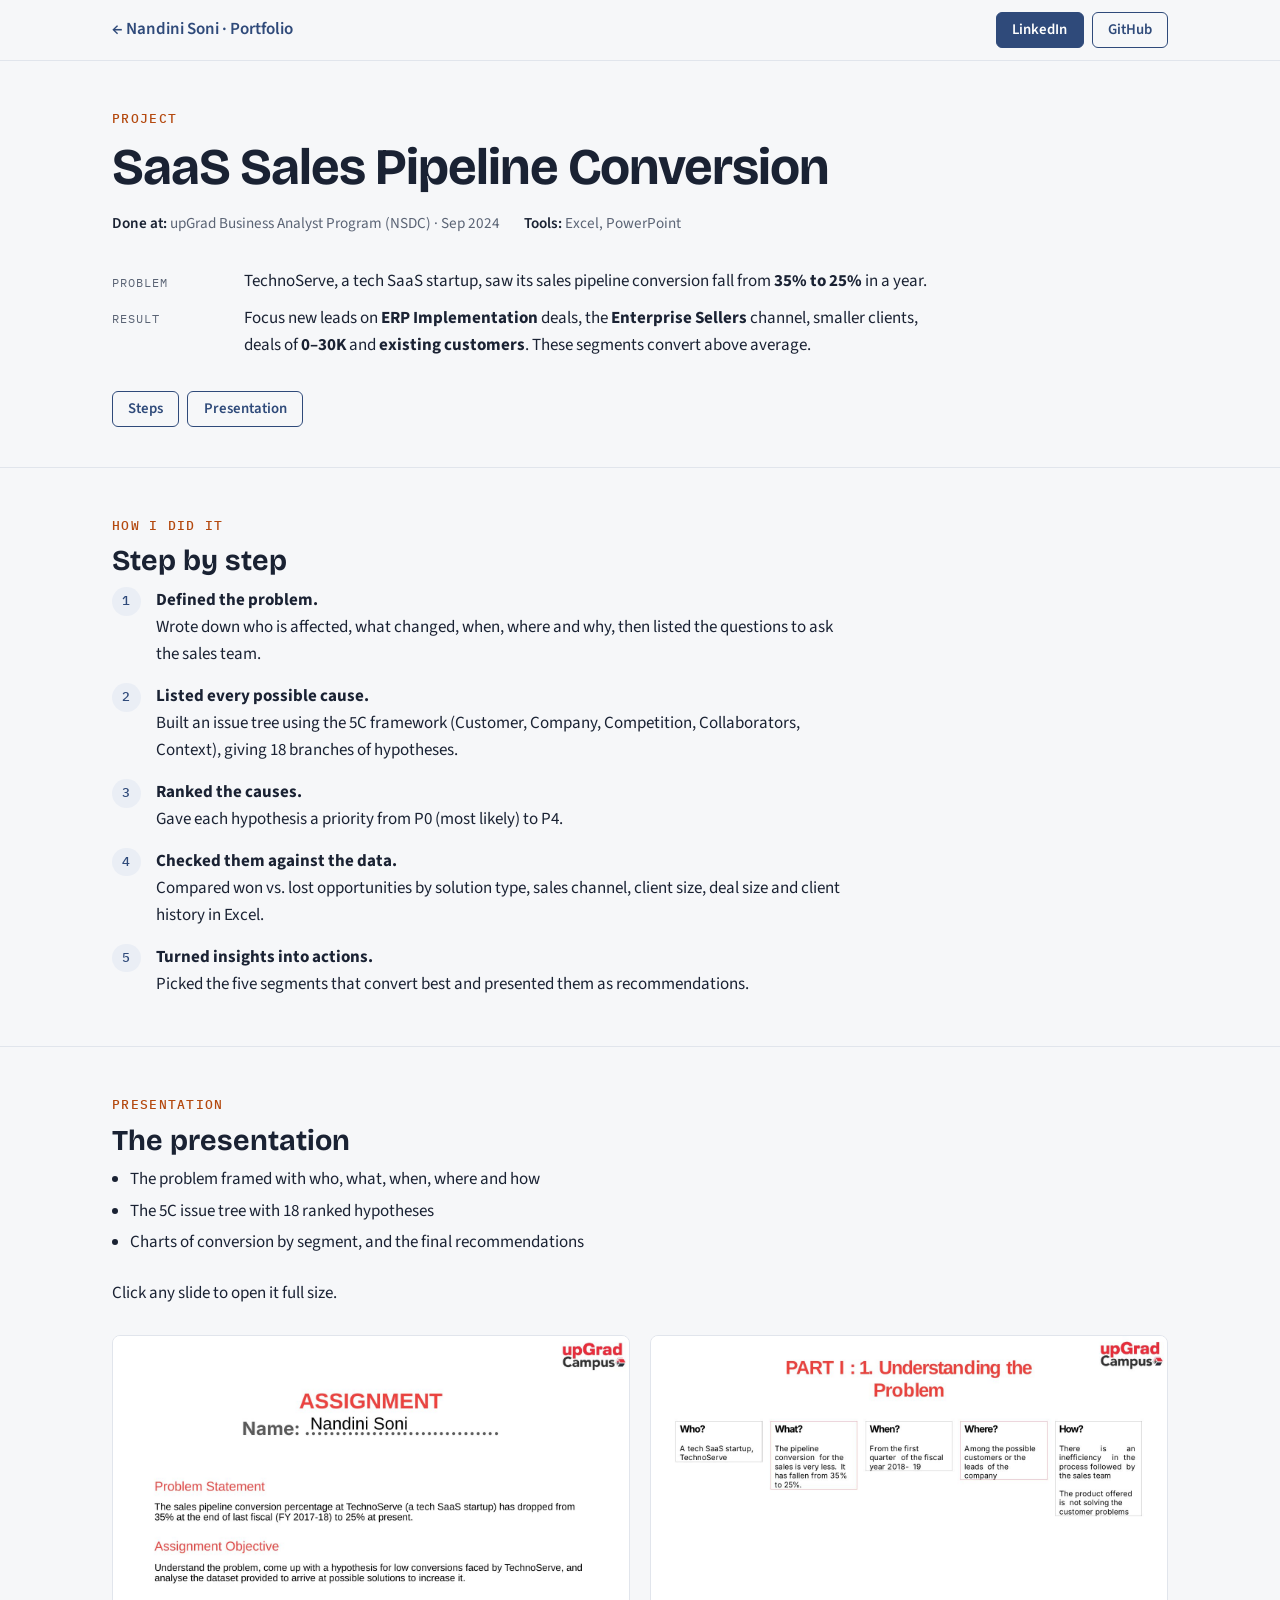
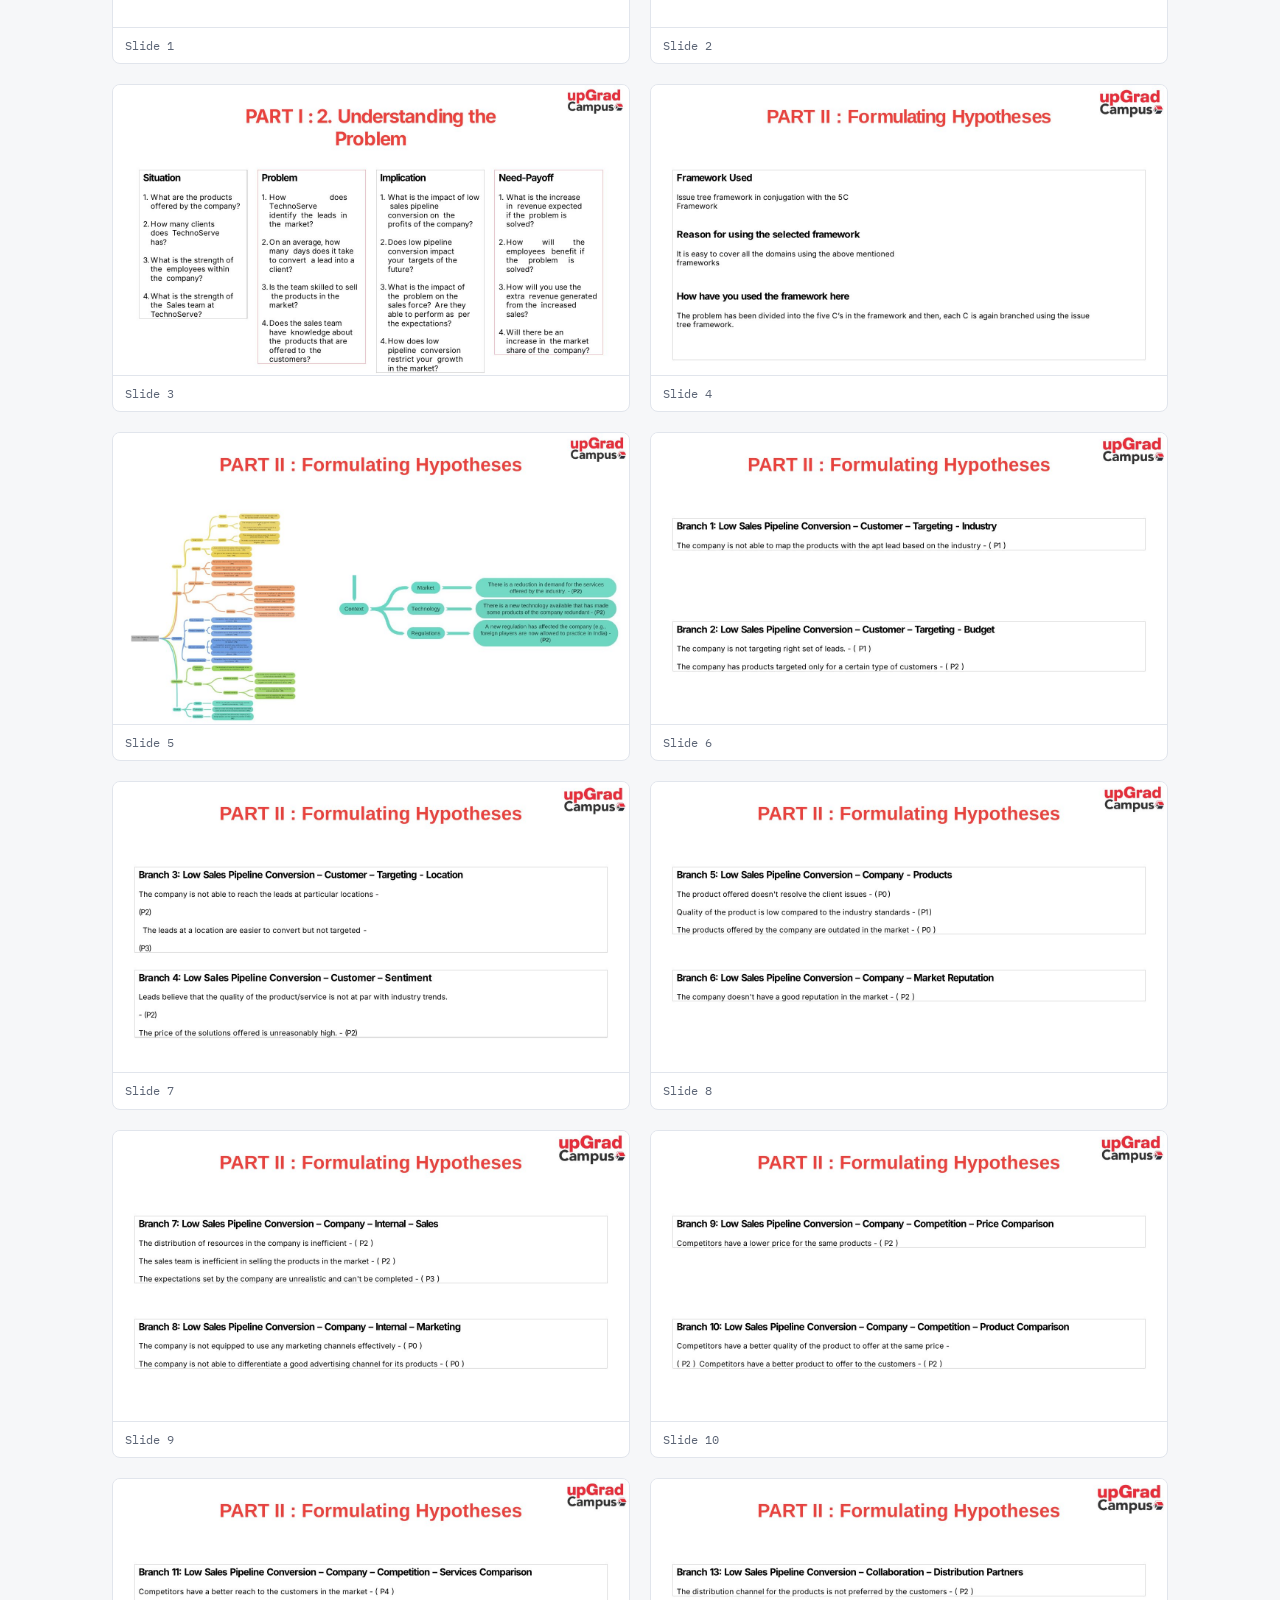
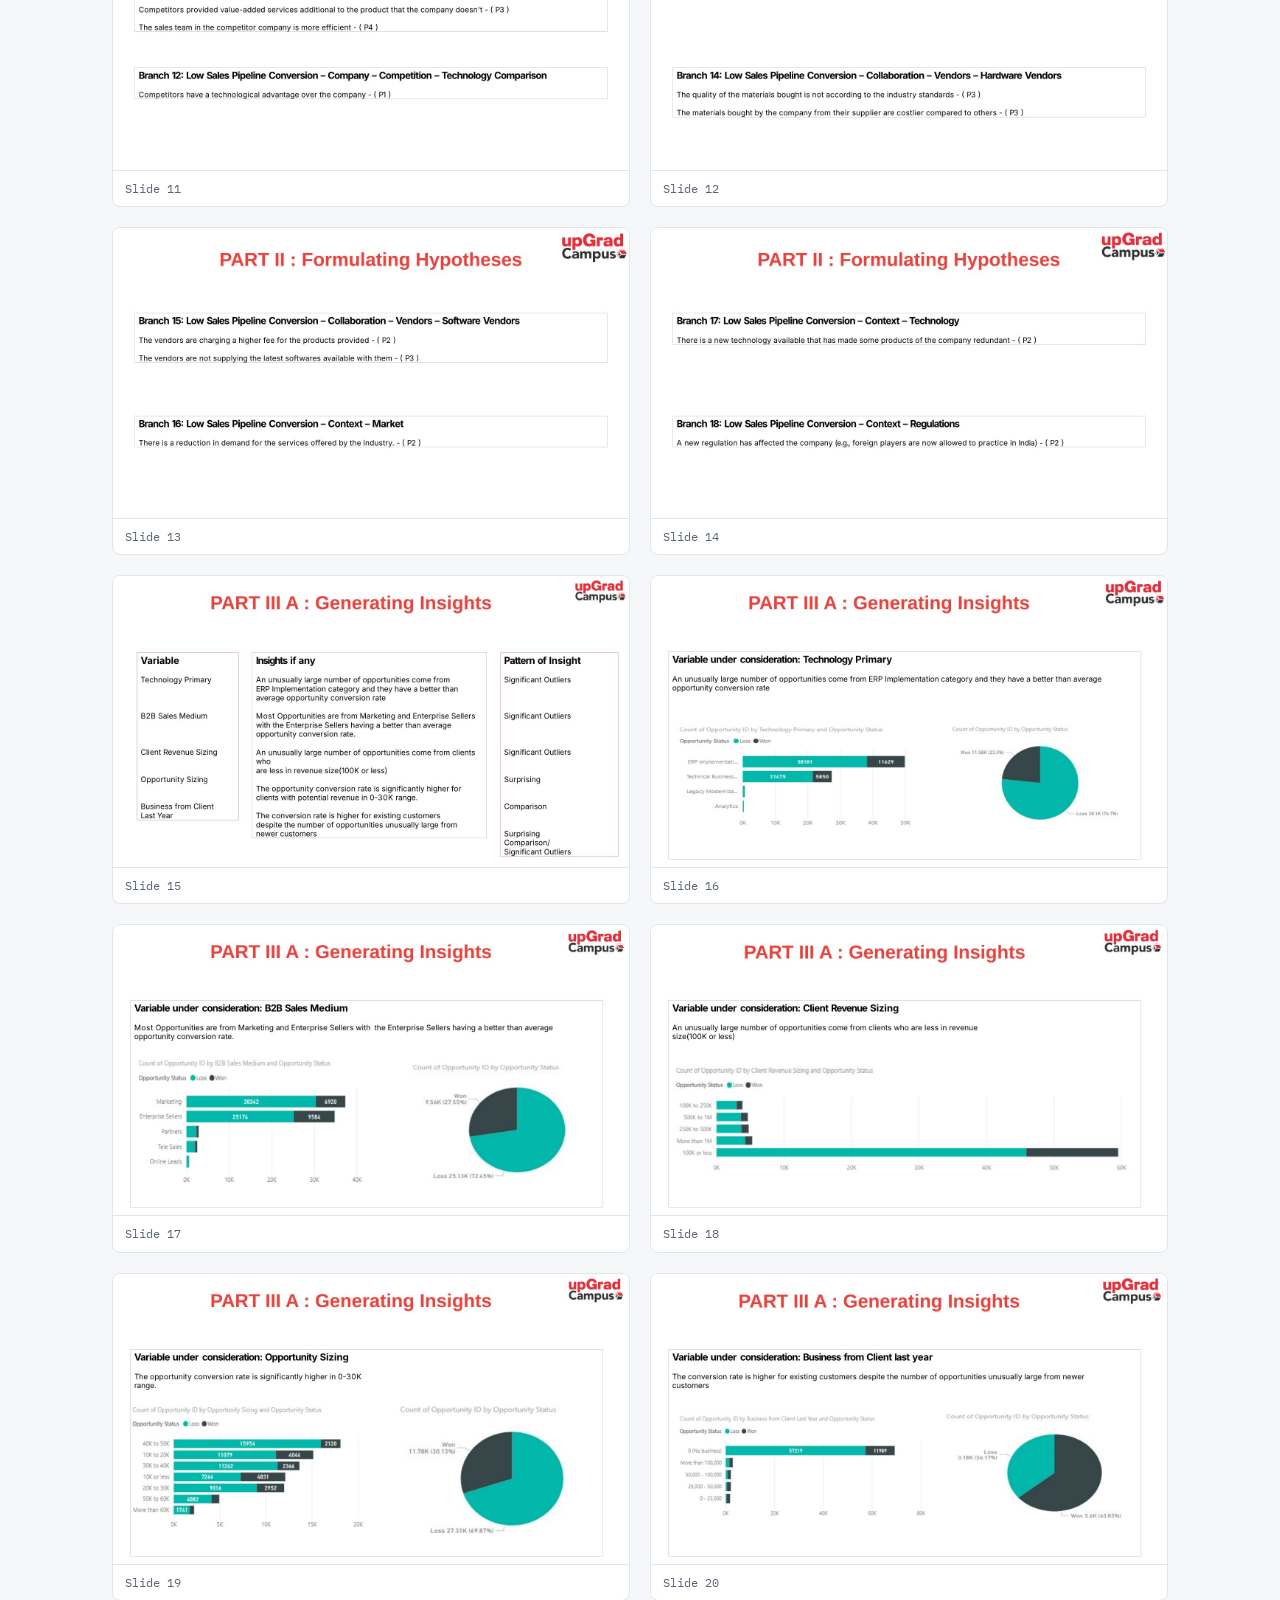
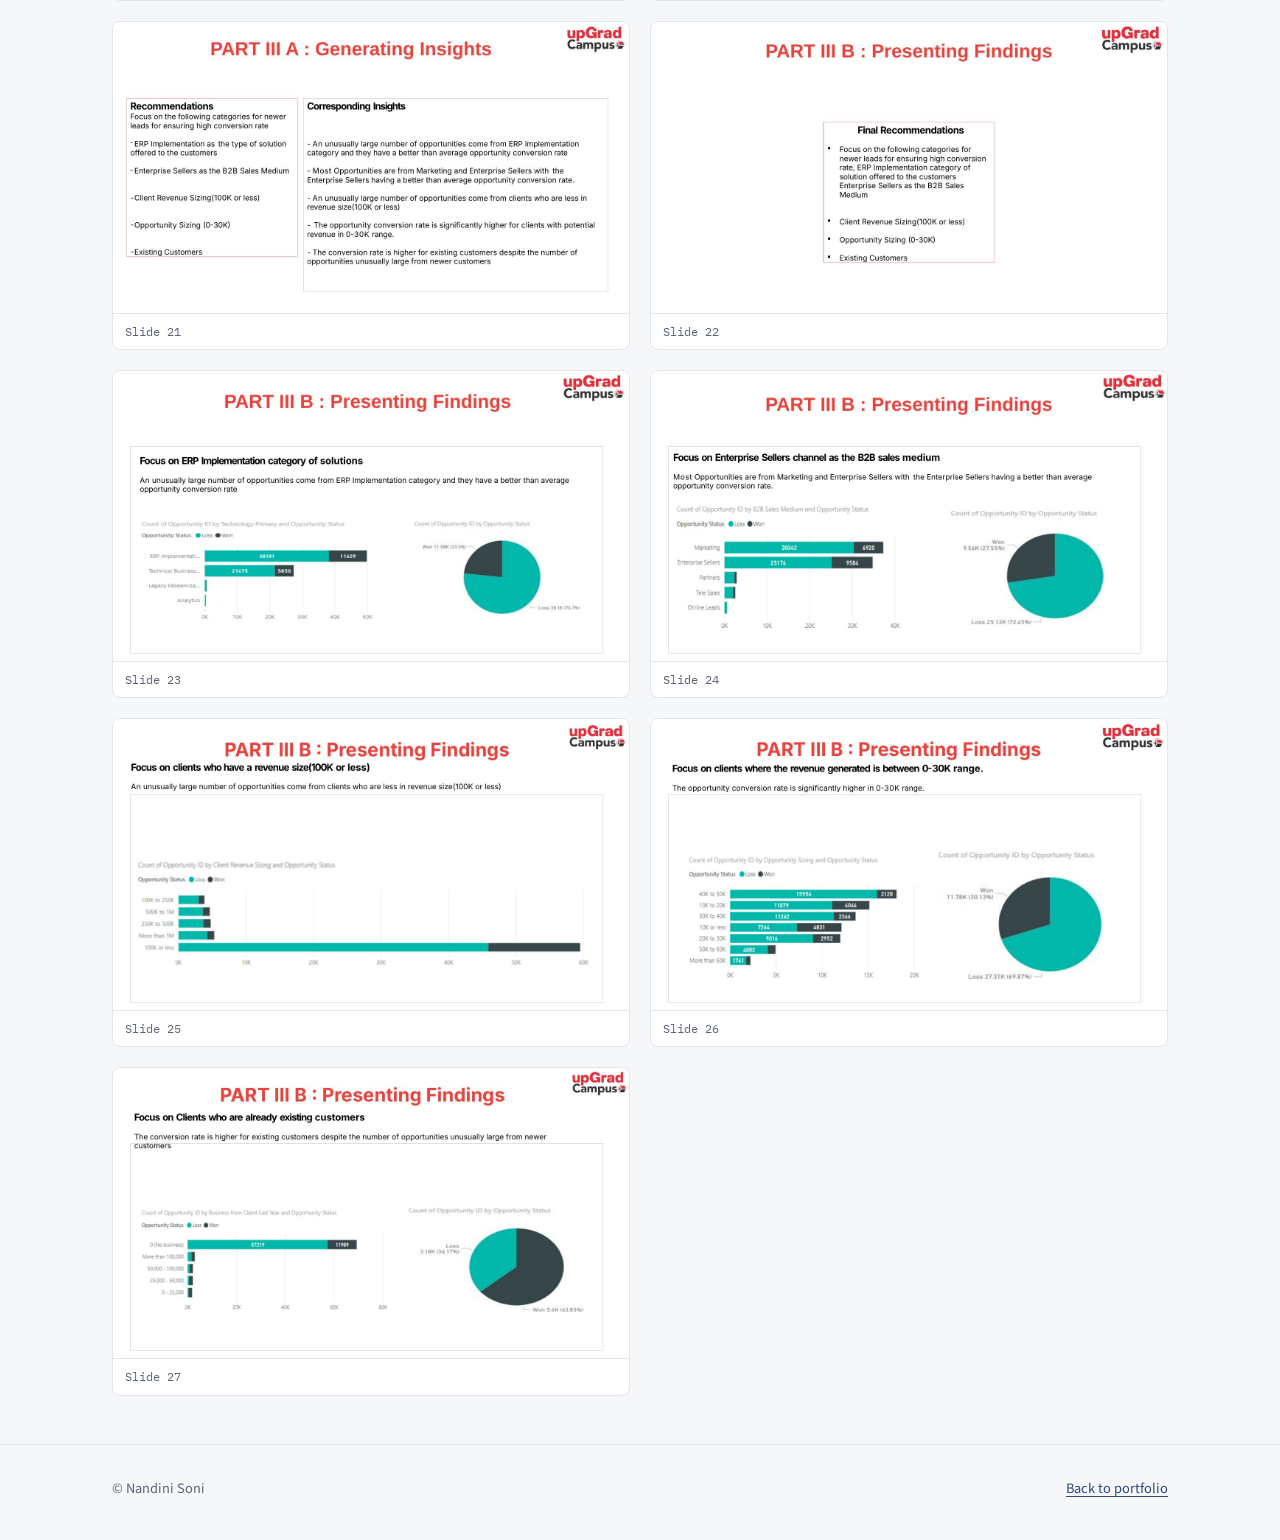
==== projects/01-saas-sales-pipeline-conversion/index.html @ 05d29800 "Add project showcase pages, files and certificates; refine site - One page per project with slides, " ====
<!doctype html>
<html lang="en">
<head>
<meta charset="utf-8">
<meta name="viewport" content="width=device-width, initial-scale=1">
<title>SaaS Sales Pipeline Conversion · Nandini Soni</title>
<meta name="description" content="TechnoServe, a tech SaaS startup, saw its sales pipeline conversion fall from 35% to 25% in a year.">
<link rel="preconnect" href="https://fonts.googleapis.com"><link rel="preconnect" href="https://fonts.gstatic.com" crossorigin><link rel="stylesheet" href="https://fonts.googleapis.com/css2?family=Bricolage+Grotesque:opsz,wght@12..96,500;12..96,700&family=Source+Sans+3:wght@400;600;700&family=IBM+Plex+Mono:wght@400;500&display=swap">
<link rel="stylesheet" href="../assets/project.css">
</head>
<body>
<div class="topbar"><div class="wrap">
  <a class="back" href="../../index.html">← Nandini Soni · Portfolio</a>
  <div class="profiles"><a class="btn primary" href="https://www.linkedin.com/in/soni-nandini" target="_blank" rel="noopener">LinkedIn</a><a class="btn" href="https://github.com/nandinisoni683" target="_blank" rel="noopener">GitHub</a></div>
</div></div>
<header><div class="wrap">
  <p class="eyebrow">Project</p>
  <h1>SaaS Sales Pipeline Conversion</h1>
  <p class="meta"><span><b>Done at:</b> upGrad Business Analyst Program (NSDC) · Sep 2024</span><span><b>Tools:</b> Excel, PowerPoint</span></p>
  <dl class="summary">
    <dt>Problem</dt><dd>TechnoServe, a tech SaaS startup, saw its sales pipeline conversion fall from <b>35% to 25%</b> in a year.</dd>
    <dt>Result</dt><dd>Focus new leads on <b>ERP Implementation</b> deals, the <b>Enterprise Sellers</b> channel, smaller clients, deals of <b>0–30K</b> and <b>existing customers</b>. These segments convert above average.</dd>
  </dl>
  <div class="jump"><a class="btn" href="#steps">Steps</a><a class="btn" href="#deck">Presentation</a></div>
</div></header>
<main>
<section id="steps"><div class="wrap"><p class="sec-id">How I did it</p><h2>Step by step</h2><ol class="steps"><li><span><b>Defined the problem.</b>Wrote down who is affected, what changed, when, where and why, then listed the questions to ask the sales team.</span></li><li><span><b>Listed every possible cause.</b>Built an issue tree using the 5C framework (Customer, Company, Competition, Collaborators, Context), giving 18 branches of hypotheses.</span></li><li><span><b>Ranked the causes.</b>Gave each hypothesis a priority from P0 (most likely) to P4.</span></li><li><span><b>Checked them against the data.</b>Compared won vs. lost opportunities by solution type, sales channel, client size, deal size and client history in Excel.</span></li><li><span><b>Turned insights into actions.</b>Picked the five segments that convert best and presented them as recommendations.</span></li></ol></div></section>
<section id="deck"><div class="wrap"><p class="sec-id">Presentation</p><h2>The presentation</h2><ul class="inside"><li>The problem framed with who, what, when, where and how</li><li>The 5C issue tree with 18 ranked hypotheses</li><li>Charts of conversion by segment, and the final recommendations</li></ul><p class="lead">Click any slide to open it full size.</p><div class="slides"><figure><a href="img/p-01.jpg" target="_blank" rel="noopener"><img src="img/p-01.jpg" alt="The presentation, slide 1" loading="lazy"></a><figcaption>Slide 1</figcaption></figure>
<figure><a href="img/p-03.jpg" target="_blank" rel="noopener"><img src="img/p-03.jpg" alt="The presentation, slide 2" loading="lazy"></a><figcaption>Slide 2</figcaption></figure>
<figure><a href="img/p-04.jpg" target="_blank" rel="noopener"><img src="img/p-04.jpg" alt="The presentation, slide 3" loading="lazy"></a><figcaption>Slide 3</figcaption></figure>
<figure><a href="img/p-05.jpg" target="_blank" rel="noopener"><img src="img/p-05.jpg" alt="The presentation, slide 4" loading="lazy"></a><figcaption>Slide 4</figcaption></figure>
<figure><a href="img/p-06.jpg" target="_blank" rel="noopener"><img src="img/p-06.jpg" alt="The presentation, slide 5" loading="lazy"></a><figcaption>Slide 5</figcaption></figure>
<figure><a href="img/p-07.jpg" target="_blank" rel="noopener"><img src="img/p-07.jpg" alt="The presentation, slide 6" loading="lazy"></a><figcaption>Slide 6</figcaption></figure>
<figure><a href="img/p-08.jpg" target="_blank" rel="noopener"><img src="img/p-08.jpg" alt="The presentation, slide 7" loading="lazy"></a><figcaption>Slide 7</figcaption></figure>
<figure><a href="img/p-09.jpg" target="_blank" rel="noopener"><img src="img/p-09.jpg" alt="The presentation, slide 8" loading="lazy"></a><figcaption>Slide 8</figcaption></figure>
<figure><a href="img/p-10.jpg" target="_blank" rel="noopener"><img src="img/p-10.jpg" alt="The presentation, slide 9" loading="lazy"></a><figcaption>Slide 9</figcaption></figure>
<figure><a href="img/p-11.jpg" target="_blank" rel="noopener"><img src="img/p-11.jpg" alt="The presentation, slide 10" loading="lazy"></a><figcaption>Slide 10</figcaption></figure>
<figure><a href="img/p-12.jpg" target="_blank" rel="noopener"><img src="img/p-12.jpg" alt="The presentation, slide 11" loading="lazy"></a><figcaption>Slide 11</figcaption></figure>
<figure><a href="img/p-13.jpg" target="_blank" rel="noopener"><img src="img/p-13.jpg" alt="The presentation, slide 12" loading="lazy"></a><figcaption>Slide 12</figcaption></figure>
<figure><a href="img/p-14.jpg" target="_blank" rel="noopener"><img src="img/p-14.jpg" alt="The presentation, slide 13" loading="lazy"></a><figcaption>Slide 13</figcaption></figure>
<figure><a href="img/p-15.jpg" target="_blank" rel="noopener"><img src="img/p-15.jpg" alt="The presentation, slide 14" loading="lazy"></a><figcaption>Slide 14</figcaption></figure>
<figure><a href="img/p-16.jpg" target="_blank" rel="noopener"><img src="img/p-16.jpg" alt="The presentation, slide 15" loading="lazy"></a><figcaption>Slide 15</figcaption></figure>
<figure><a href="img/p-17.jpg" target="_blank" rel="noopener"><img src="img/p-17.jpg" alt="The presentation, slide 16" loading="lazy"></a><figcaption>Slide 16</figcaption></figure>
<figure><a href="img/p-18.jpg" target="_blank" rel="noopener"><img src="img/p-18.jpg" alt="The presentation, slide 17" loading="lazy"></a><figcaption>Slide 17</figcaption></figure>
<figure><a href="img/p-19.jpg" target="_blank" rel="noopener"><img src="img/p-19.jpg" alt="The presentation, slide 18" loading="lazy"></a><figcaption>Slide 18</figcaption></figure>
<figure><a href="img/p-20.jpg" target="_blank" rel="noopener"><img src="img/p-20.jpg" alt="The presentation, slide 19" loading="lazy"></a><figcaption>Slide 19</figcaption></figure>
<figure><a href="img/p-21.jpg" target="_blank" rel="noopener"><img src="img/p-21.jpg" alt="The presentation, slide 20" loading="lazy"></a><figcaption>Slide 20</figcaption></figure>
<figure><a href="img/p-22.jpg" target="_blank" rel="noopener"><img src="img/p-22.jpg" alt="The presentation, slide 21" loading="lazy"></a><figcaption>Slide 21</figcaption></figure>
<figure><a href="img/p-23.jpg" target="_blank" rel="noopener"><img src="img/p-23.jpg" alt="The presentation, slide 22" loading="lazy"></a><figcaption>Slide 22</figcaption></figure>
<figure><a href="img/p-24.jpg" target="_blank" rel="noopener"><img src="img/p-24.jpg" alt="The presentation, slide 23" loading="lazy"></a><figcaption>Slide 23</figcaption></figure>
<figure><a href="img/p-25.jpg" target="_blank" rel="noopener"><img src="img/p-25.jpg" alt="The presentation, slide 24" loading="lazy"></a><figcaption>Slide 24</figcaption></figure>
<figure><a href="img/p-26.jpg" target="_blank" rel="noopener"><img src="img/p-26.jpg" alt="The presentation, slide 25" loading="lazy"></a><figcaption>Slide 25</figcaption></figure>
<figure><a href="img/p-27.jpg" target="_blank" rel="noopener"><img src="img/p-27.jpg" alt="The presentation, slide 26" loading="lazy"></a><figcaption>Slide 26</figcaption></figure>
<figure><a href="img/p-28.jpg" target="_blank" rel="noopener"><img src="img/p-28.jpg" alt="The presentation, slide 27" loading="lazy"></a><figcaption>Slide 27</figcaption></figure>
</div></div></section>

</main>
<footer><div class="wrap"><span>© Nandini Soni</span><a href="../../index.html">Back to portfolio</a></div></footer>
</body>
</html>
---- projects/assets/project.css ----
:root {
  --bg: #f6f7f9; --surface: #ffffff; --ink: #1a2233; --muted: #5b6475; --line: #e1e5ec;
  --accent: #2f4a7a; --accent-ink: #ffffff; --accent-soft: #eaeef5; --label: #b4490f;
  --display: "Bricolage Grotesque", "Segoe UI", system-ui, sans-serif;
  --body: "Source Sans 3", "Segoe UI", system-ui, sans-serif;
  --mono: "IBM Plex Mono", ui-monospace, "SFMono-Regular", Consolas, monospace;
  color-scheme: light;
}
* { box-sizing: border-box; }
html { scroll-padding-top: 5rem; }
body { margin: 0; background: var(--bg); color: var(--ink); font-family: var(--body); font-size: 1.0625rem; line-height: 1.6; }
img { max-width: 100%; }
a { color: var(--accent); text-underline-offset: 3px; }
a:focus-visible { outline: 2px solid var(--accent); outline-offset: 3px; border-radius: 6px; }
.wrap { max-width: 68rem; margin: 0 auto; padding-left: max(16px, env(safe-area-inset-left, 0px)); padding-right: max(16px, env(safe-area-inset-right, 0px)); }
.btn { display: inline-flex; align-items: center; gap: 0.45rem; padding: 0.5rem 0.95rem; border: 1px solid var(--accent); border-radius: 6px; background: transparent; color: var(--accent); text-decoration: none; font: 600 0.925rem/1.2 var(--body); white-space: nowrap; }
.btn:hover { background: var(--accent-soft); }
.btn.primary { background: var(--accent); color: var(--accent-ink); }
.btn.primary:hover { background: #253c65; }
.topbar { position: sticky; top: 0; z-index: 5; background: var(--bg); border-bottom: 1px solid var(--line); }
.topbar .wrap { display: flex; flex-wrap: wrap; align-items: center; justify-content: space-between; gap: 0.6rem 1.5rem; padding-block: 0.75rem; }
.back { font-weight: 600; text-decoration: none; }
.profiles { display: flex; gap: 0.5rem; }
header { padding-block: 3rem 2.5rem; border-bottom: 1px solid var(--line); }
.eyebrow { font-family: var(--mono); font-size: 0.8125rem; font-weight: 500; color: var(--label); text-transform: uppercase; letter-spacing: 0.1em; margin: 0 0 0.6rem; }
h1 { font-family: var(--display); font-weight: 700; font-size: clamp(2rem, 5.5vw, 3.2rem); line-height: 1.1; letter-spacing: -0.02em; margin: 0 0 1rem; text-wrap: balance; }
.meta { display: flex; flex-wrap: wrap; gap: 0.4rem 1.5rem; color: var(--muted); font-size: 0.95rem; margin: 0; }
.meta b { color: var(--ink); font-weight: 600; }
.summary { display: grid; grid-template-columns: 7rem minmax(0, 1fr); gap: 0.6rem 1.25rem; margin: 2rem 0 0; max-width: 52rem; }
.summary dt { font-family: var(--mono); font-size: 0.75rem; text-transform: uppercase; letter-spacing: 0.08em; color: var(--muted); padding-top: 0.3rem; }
.summary dd { margin: 0; }
.jump { display: flex; flex-wrap: wrap; gap: 0.5rem; margin-top: 2rem; }
section { padding-block: 3rem; border-bottom: 1px solid var(--line); }
.sec-id { font-family: var(--mono); font-size: 0.8125rem; font-weight: 500; color: var(--label); text-transform: uppercase; letter-spacing: 0.1em; margin: 0 0 0.5rem; }
h2 { font-family: var(--display); font-weight: 700; font-size: clamp(1.4rem, 3vw, 1.8rem); line-height: 1.2; margin: 0 0 0.5rem; text-wrap: balance; }
.lead { color: var(--ink); max-width: 46rem; margin: 0 0 1.75rem; }
.slides { display: grid; grid-template-columns: repeat(2, minmax(0, 1fr)); gap: 1.25rem; }
.slides.pages { grid-template-columns: repeat(3, minmax(0, 1fr)); }
.slides figure { margin: 0; background: var(--surface); border: 1px solid var(--line); border-radius: 8px; overflow: hidden; }
.slides img { display: block; width: 100%; height: auto; }
.slides figcaption { font-family: var(--mono); font-size: 0.75rem; color: var(--muted); padding: 0.5rem 0.75rem; border-top: 1px solid var(--line); }
.charts { display: grid; grid-template-columns: repeat(2, minmax(0, 1fr)); gap: 1.25rem; }
.chart { background: var(--surface); border: 1px solid var(--line); border-radius: 8px; padding: 1.25rem; min-width: 0; }
.chart h3 { font-family: var(--display); font-size: 1.05rem; margin: 0 0 0.9rem; }
.bar { display: grid; grid-template-columns: 7.5rem minmax(0, 1fr) 4.5rem; align-items: center; gap: 0.6rem; font-size: 0.875rem; margin-bottom: 0.35rem; }
.bar .k { overflow: hidden; text-overflow: ellipsis; white-space: nowrap; }
.bar .track { background: var(--accent-soft); border-radius: 3px; height: 0.8rem; }
.bar .fill { background: var(--accent); border-radius: 3px; height: 100%; }
.bar .v { font-family: var(--mono); font-size: 0.75rem; text-align: right; font-variant-numeric: tabular-nums; }
.chart .note { color: var(--muted); font-size: 0.875rem; margin: 0.75rem 0 0; }
.table-wrap { overflow-x: auto; background: var(--surface); border: 1px solid var(--line); border-radius: 8px; }
table.data { border-collapse: collapse; font-size: 0.85rem; width: 100%; }
table.data th, table.data td { padding: 0.45rem 0.75rem; border-bottom: 1px solid var(--line); text-align: left; white-space: nowrap; font-variant-numeric: tabular-nums; }
table.data th { font-family: var(--mono); font-size: 0.72rem; text-transform: uppercase; letter-spacing: 0.05em; color: var(--muted); background: var(--bg); }
table.data tr:last-child td { border-bottom: 0; }
.caption { color: var(--muted); font-size: 0.875rem; margin: 0.6rem 0 0; }
.schema { display: grid; grid-template-columns: repeat(3, minmax(0, 1fr)); gap: 1rem; }
.schema div { background: var(--surface); border: 1px solid var(--line); border-radius: 8px; padding: 0.9rem 1rem; }
.schema h3 { font-family: var(--mono); font-size: 0.9rem; margin: 0 0 0.4rem; color: var(--accent); }
.schema ul { margin: 0; padding-left: 1rem; font-family: var(--mono); font-size: 0.8rem; color: var(--ink); }
.code { background: var(--surface); border: 1px solid var(--line); border-radius: 8px; max-height: 42rem; overflow: auto; }
.code pre { margin: 0; padding: 1rem 1.25rem; font-family: var(--mono); font-size: 0.8rem; line-height: 1.55; }
.files { list-style: none; margin: 0; padding: 0; display: grid; gap: 0; background: var(--surface); border: 1px solid var(--line); border-radius: 8px; }
.files li { display: flex; flex-wrap: wrap; align-items: center; justify-content: space-between; gap: 0.5rem 1rem; padding: 0.85rem 1rem; border-top: 1px solid var(--line); }
.files li:first-child { border-top: 0; }
.files .name { font-weight: 600; }
.files .desc { display: block; color: var(--muted); font-size: 0.9rem; }
.files .kind { font-family: var(--mono); font-size: 0.72rem; color: var(--muted); }
.callout { background: var(--accent-soft); border-radius: 8px; padding: 1rem 1.25rem; max-width: 46rem; }
footer { padding-block: 2rem 2.5rem; color: var(--muted); font-size: 0.9rem; }
footer .wrap { display: flex; flex-wrap: wrap; justify-content: space-between; gap: 1rem; }
@media (max-width: 860px) { .slides, .charts, .schema { grid-template-columns: minmax(0, 1fr); } .slides.pages { grid-template-columns: repeat(2, minmax(0, 1fr)); } }
@media (max-width: 560px) { .summary { grid-template-columns: minmax(0, 1fr); gap: 0.2rem; } .summary dd { margin-bottom: 0.6rem; } .slides.pages { grid-template-columns: minmax(0, 1fr); } .bar { grid-template-columns: 6rem minmax(0, 1fr) 3.8rem; } }
/* Notebook */
.nb { background: var(--surface); border: 1px solid var(--line); border-radius: 8px; padding: 1.25rem; }
.nb .cell { margin-bottom: 1.1rem; }
.nb .prompt { display: none; }
.nb .input_area { background: var(--bg); border: 1px solid var(--line); border-radius: 6px; overflow-x: auto; }
.nb .input_area pre { margin: 0; padding: 0.75rem 1rem; font-family: var(--mono); font-size: 0.8rem; line-height: 1.5; }
.nb .output_area { overflow-x: auto; margin-top: 0.5rem; }
.nb .output_area pre { margin: 0; font-family: var(--mono); font-size: 0.78rem; white-space: pre; }
.nb .text_cell_render h2, .nb .text_cell_render h3 { font-family: var(--display); margin: 1.25rem 0 0.4rem; }
.nb .text_cell_render h2 { font-size: 1.35rem; } .nb .text_cell_render h3 { font-size: 1.1rem; }
.nb .anchor-link { display: none; }
.nb table.dataframe { border-collapse: collapse; font-size: 0.78rem; }
.nb table.dataframe th, .nb table.dataframe td { padding: 0.3rem 0.6rem; border-bottom: 1px solid var(--line); text-align: right; white-space: nowrap; }
.nb table.dataframe thead th { background: var(--bg); }
pre { line-height: 125%; }
td.linenos .normal { color: #666666; background-color: transparent; padding-left: 5px; padding-right: 5px; }
span.linenos { color: #666666; background-color: transparent; padding-left: 5px; padding-right: 5px; }
td.linenos .special { color: #000000; background-color: #ffffc0; padding-left: 5px; padding-right: 5px; }
span.linenos.special { color: #000000; background-color: #ffffc0; padding-left: 5px; padding-right: 5px; }
.highlight .hll { background-color: #ffffcc }
.highlight { background: #f0f0f0; }
.highlight .c { color: #60A0B0; font-style: italic } /* Comment */
.highlight .err { border: 1px solid #F00 } /* Error */
.highlight .k { color: #007020; font-weight: bold } /* Keyword */
.highlight .o { color: #666 } /* Operator */
.highlight .ch { color: #60A0B0; font-style: italic } /* Comment.Hashbang */
.highlight .cm { color: #60A0B0; font-style: italic } /* Comment.Multiline */
.highlight .cp { color: #007020 } /* Comment.Preproc */
.highlight .cpf { color: #60A0B0; font-style: italic } /* Comment.PreprocFile */
.highlight .c1 { color: #60A0B0; font-style: italic } /* Comment.Single */
.highlight .cs { color: #60A0B0; background-color: #FFF0F0 } /* Comment.Special */
.highlight .gd { color: #A00000 } /* Generic.Deleted */
.highlight .ge { font-style: italic } /* Generic.Emph */
.highlight .ges { font-weight: bold; font-style: italic } /* Generic.EmphStrong */
.highlight .gr { color: #F00 } /* Generic.Error */
.highlight .gh { color: #000080; font-weight: bold } /* Generic.Heading */
.highlight .gi { color: #00A000 } /* Generic.Inserted */
.highlight .go { color: #888 } /* Generic.Output */
.highlight .gp { color: #C65D09; font-weight: bold } /* Generic.Prompt */
.highlight .gs { font-weight: bold } /* Generic.Strong */
.highlight .gu { color: #800080; font-weight: bold } /* Generic.Subheading */
.highlight .gt { color: #04D } /* Generic.Traceback */
.highlight .kc { color: #007020; font-weight: bold } /* Keyword.Constant */
.highlight .kd { color: #007020; font-weight: bold } /* Keyword.Declaration */
.highlight .kn { color: #007020; font-weight: bold } /* Keyword.Namespace */
.highlight .kp { color: #007020 } /* Keyword.Pseudo */
.highlight .kr { color: #007020; font-weight: bold } /* Keyword.Reserved */
.highlight .kt { color: #902000 } /* Keyword.Type */
.highlight .m { color: #40A070 } /* Literal.Number */
.highlight .s { color: #4070A0 } /* Literal.String */
.highlight .na { color: #4070A0 } /* Name.Attribute */
.highlight .nb { color: #007020 } /* Name.Builtin */
.highlight .nc { color: #0E84B5; font-weight: bold } /* Name.Class */
.highlight .no { color: #60ADD5 } /* Name.Constant */
.highlight .nd { color: #555; font-weight: bold } /* Name.Decorator */
.highlight .ni { color: #D55537; font-weight: bold } /* Name.Entity */
.highlight .ne { color: #007020 } /* Name.Exception */
.highlight .nf { color: #06287E } /* Name.Function */
.highlight .nl { color: #002070; font-weight: bold } /* Name.Label */
.highlight .nn { color: #0E84B5; font-weight: bold } /* Name.Namespace */
.highlight .nt { color: #062873; font-weight: bold } /* Name.Tag */
.highlight .nv { color: #BB60D5 } /* Name.Variable */
.highlight .ow { color: #007020; font-weight: bold } /* Operator.Word */
.highlight .w { color: #BBB } /* Text.Whitespace */
.highlight .mb { color: #40A070 } /* Literal.Number.Bin */
.highlight .mf { color: #40A070 } /* Literal.Number.Float */
.highlight .mh { color: #40A070 } /* Literal.Number.Hex */
.highlight .mi { color: #40A070 } /* Literal.Number.Integer */
.highlight .mo { color: #40A070 } /* Literal.Number.Oct */
.highlight .sa { color: #4070A0 } /* Literal.String.Affix */
.highlight .sb { color: #4070A0 } /* Literal.String.Backtick */
.highlight .sc { color: #4070A0 } /* Literal.String.Char */
.highlight .dl { color: #4070A0 } /* Literal.String.Delimiter */
.highlight .sd { color: #4070A0; font-style: italic } /* Literal.String.Doc */
.highlight .s2 { color: #4070A0 } /* Literal.String.Double */
.highlight .se { color: #4070A0; font-weight: bold } /* Literal.String.Escape */
.highlight .sh { color: #4070A0 } /* Literal.String.Heredoc */
.highlight .si { color: #70A0D0; font-style: italic } /* Literal.String.Interpol */
.highlight .sx { color: #C65D09 } /* Literal.String.Other */
.highlight .sr { color: #235388 } /* Literal.String.Regex */
.highlight .s1 { color: #4070A0 } /* Literal.String.Single */
.highlight .ss { color: #517918 } /* Literal.String.Symbol */
.highlight .bp { color: #007020 } /* Name.Builtin.Pseudo */
.highlight .fm { color: #06287E } /* Name.Function.Magic */
.highlight .vc { color: #BB60D5 } /* Name.Variable.Class */
.highlight .vg { color: #BB60D5 } /* Name.Variable.Global */
.highlight .vi { color: #BB60D5 } /* Name.Variable.Instance */
.highlight .vm { color: #BB60D5 } /* Name.Variable.Magic */
.highlight .il { color: #40A070 } /* Literal.Number.Integer.Long */
.steps { list-style: none; counter-reset: step; margin: 0; padding: 0; display: grid; gap: 0.9rem; max-width: 46rem; }
.steps li { counter-increment: step; display: grid; grid-template-columns: 2rem minmax(0, 1fr); gap: 0.75rem; align-items: start; }
.steps li::before { content: counter(step); display: inline-flex; align-items: center; justify-content: center; width: 1.8rem; height: 1.8rem; border-radius: 50%; background: var(--accent-soft); color: var(--accent); font-family: var(--mono); font-size: 0.8rem; font-weight: 500; }
.steps b { display: block; }
.inside { margin: 0 0 1.5rem; padding-left: 1.1rem; max-width: 46rem; display: grid; gap: 0.25rem; }
.snips { display: grid; gap: 1.25rem; }
.snip h3 { font-family: var(--display); font-size: 1.05rem; margin: 0 0 0.25rem; }
.snip p { margin: 0 0 0.6rem; max-width: 46rem; }
.tables { display: grid; grid-template-columns: repeat(3, minmax(0, 1fr)); gap: 1rem; }
.tables div { background: var(--surface); border: 1px solid var(--line); border-radius: 8px; padding: 0.9rem 1rem; }
.tables h3 { font-family: var(--mono); font-size: 0.9rem; margin: 0 0 0.3rem; color: var(--accent); }
.tables p { margin: 0 0 0.4rem; font-size: 0.925rem; }
.tables .cols { font-family: var(--mono); font-size: 0.75rem; color: var(--muted); }
@media (max-width: 860px) { .tables { grid-template-columns: minmax(0, 1fr); } }
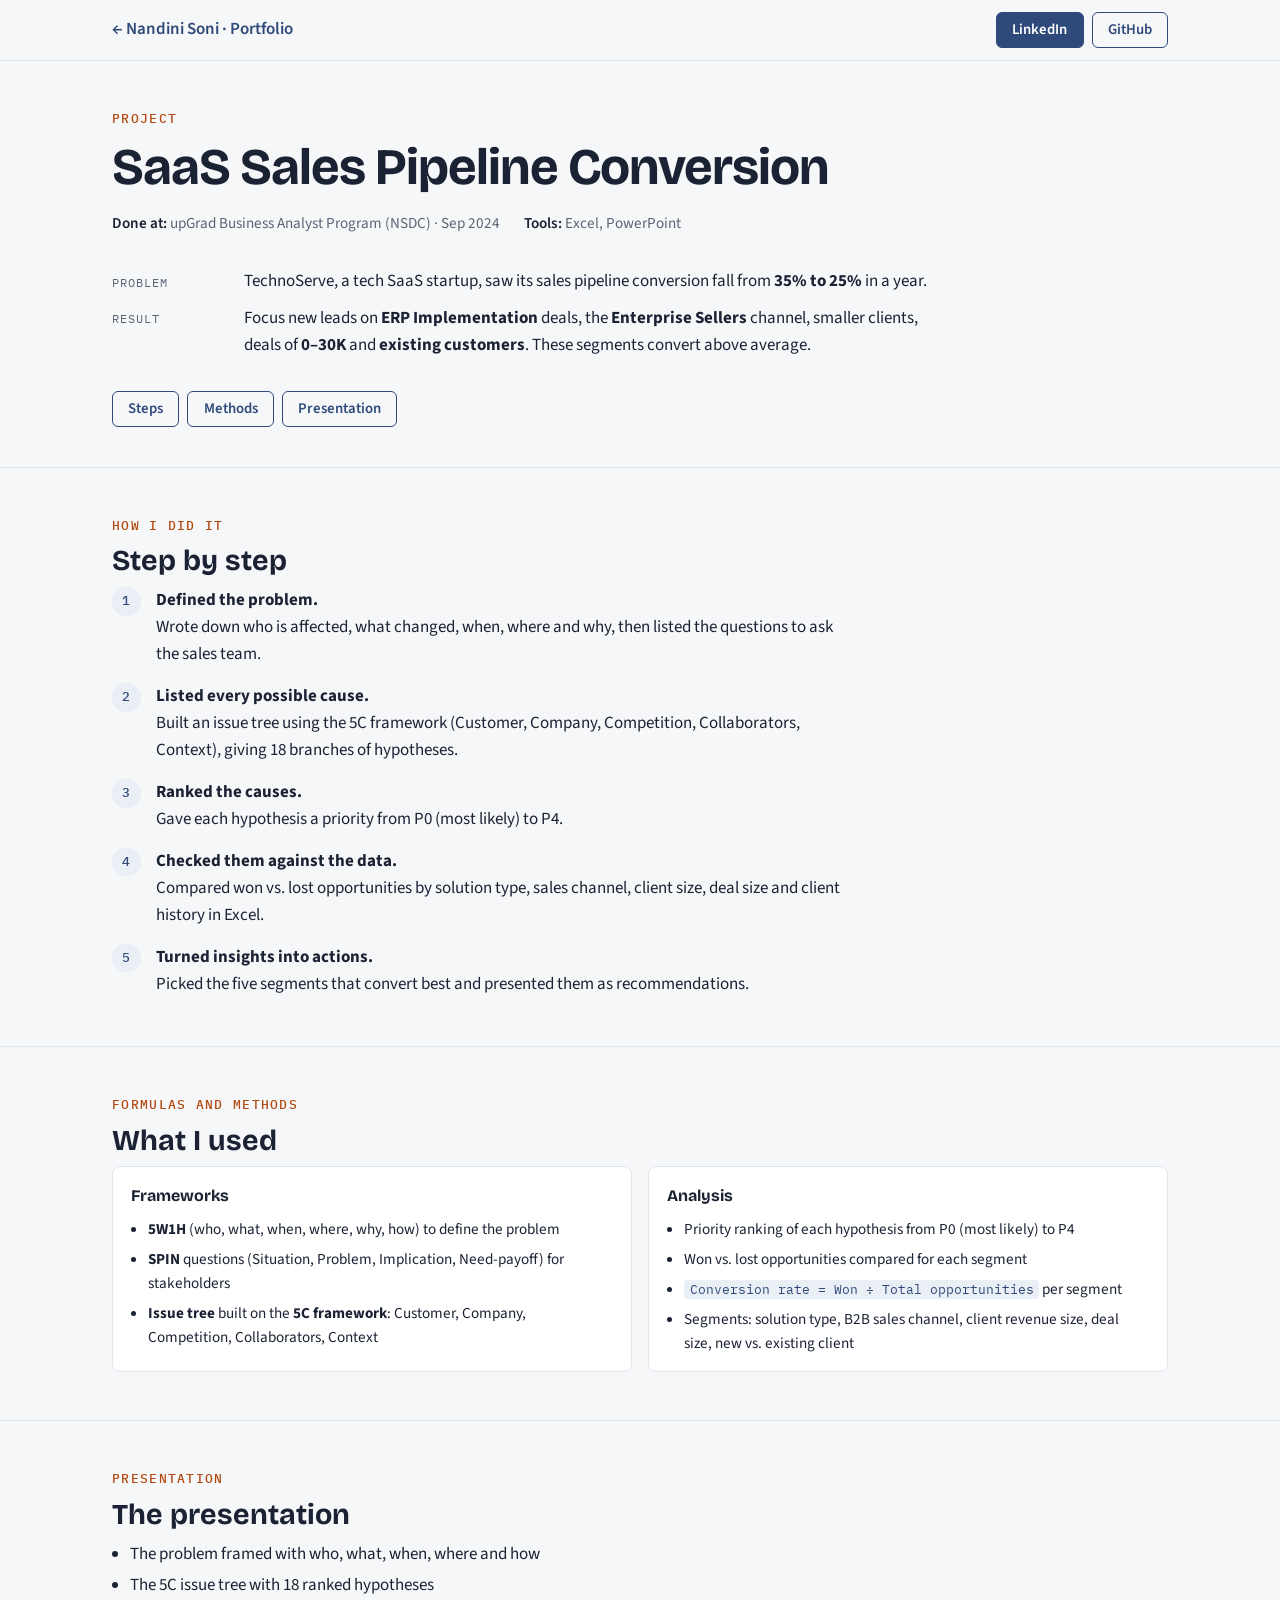
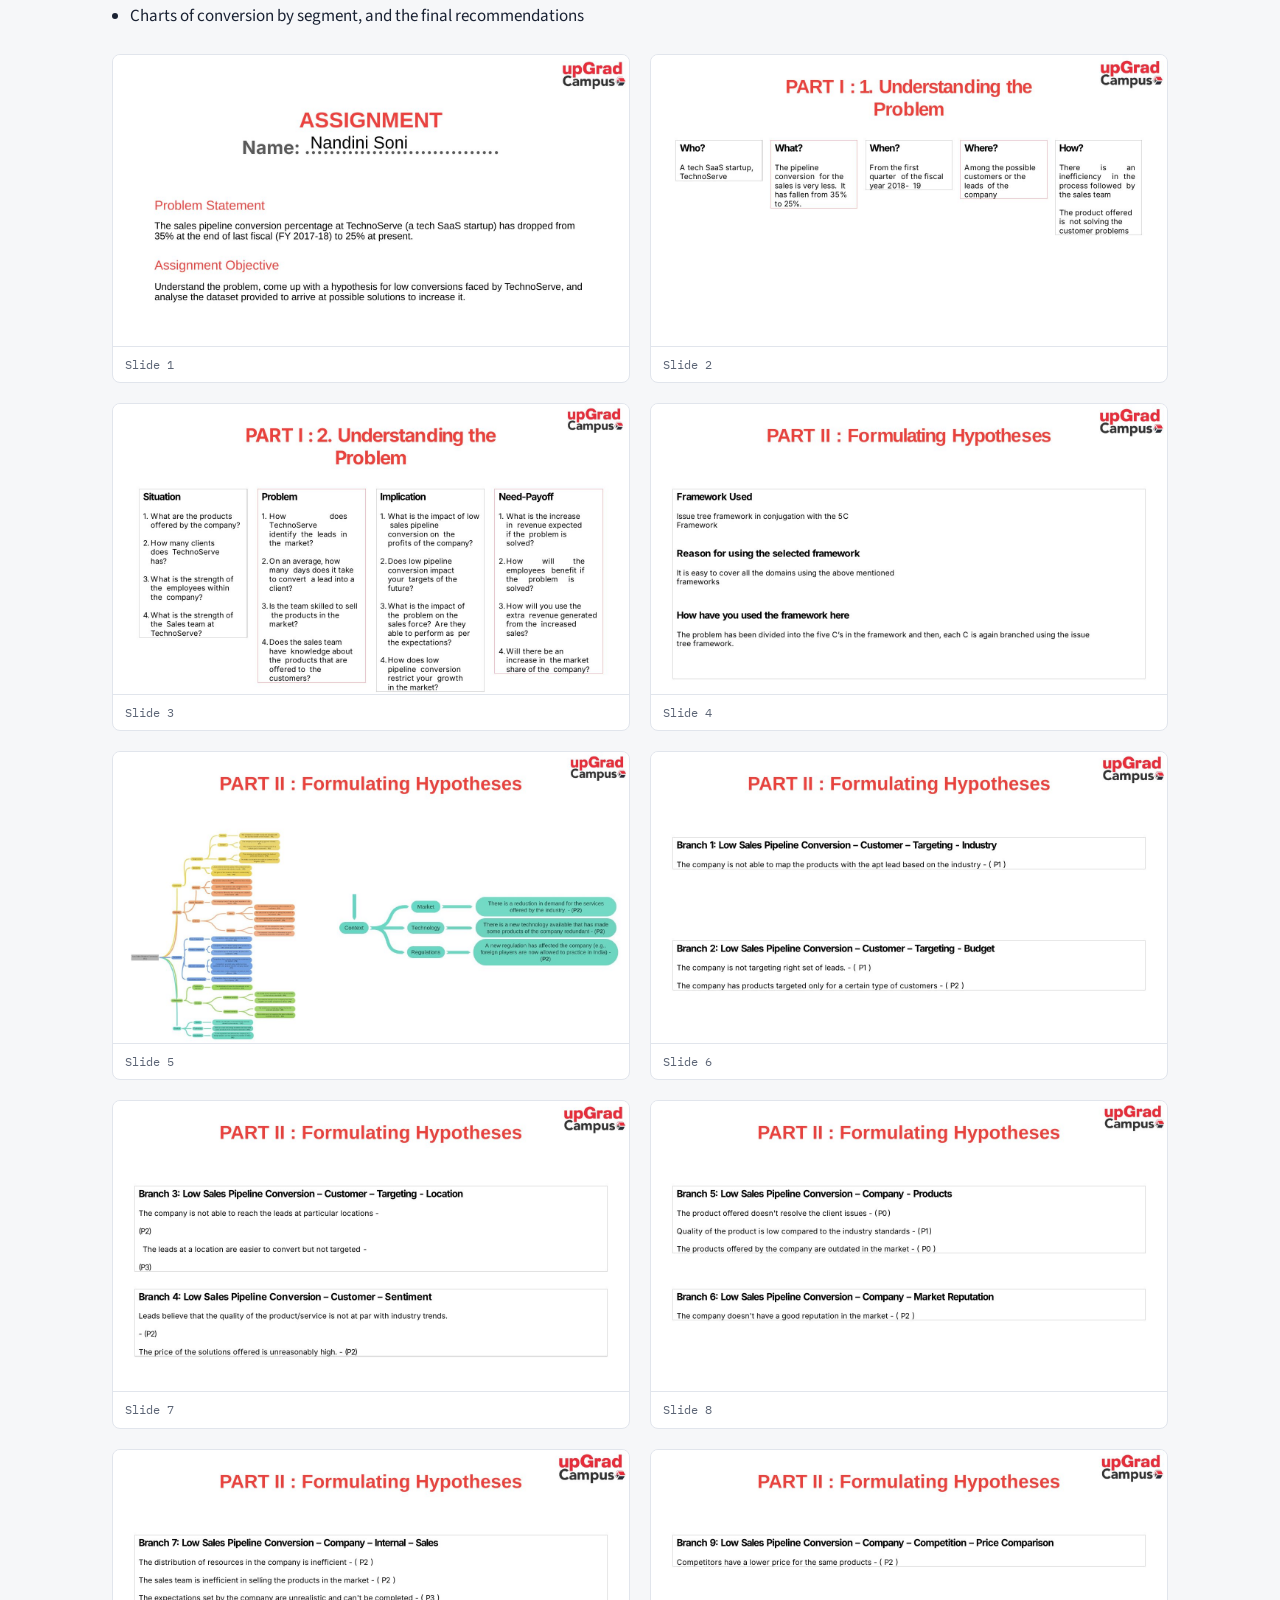
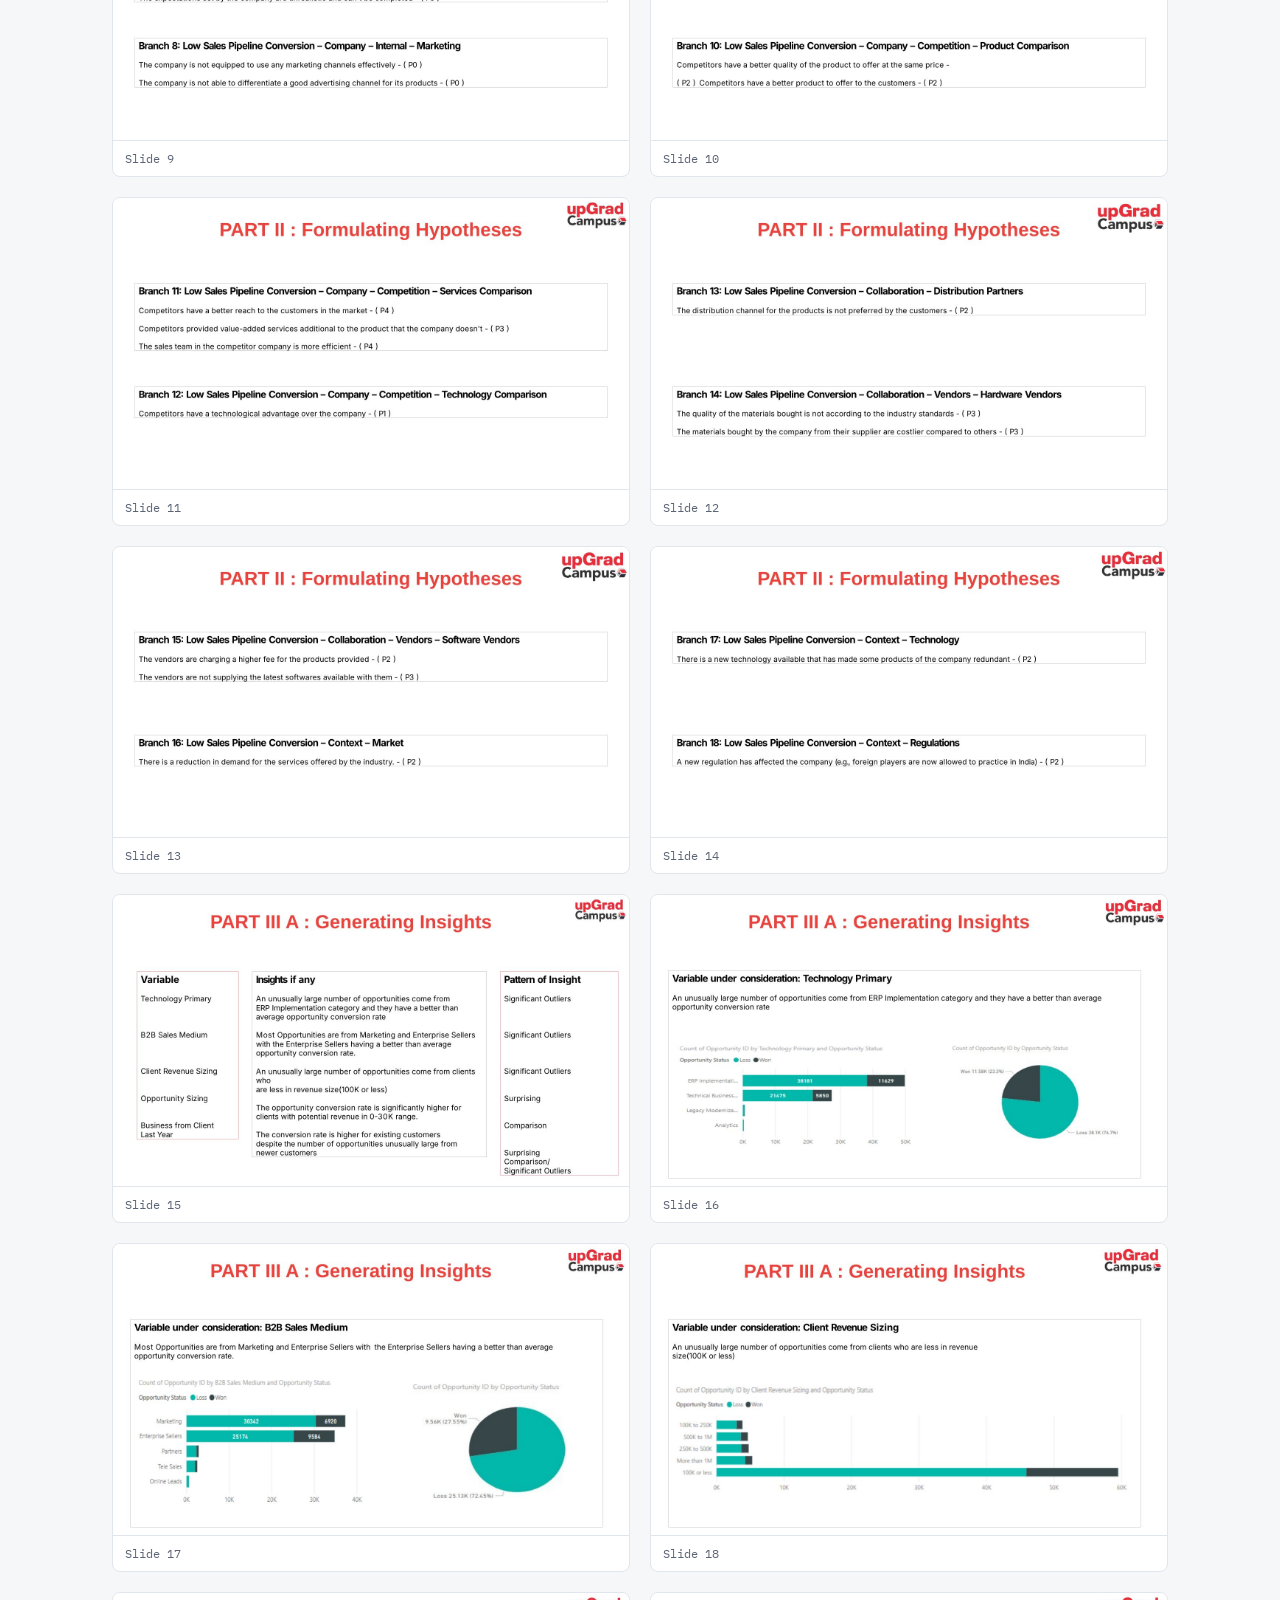
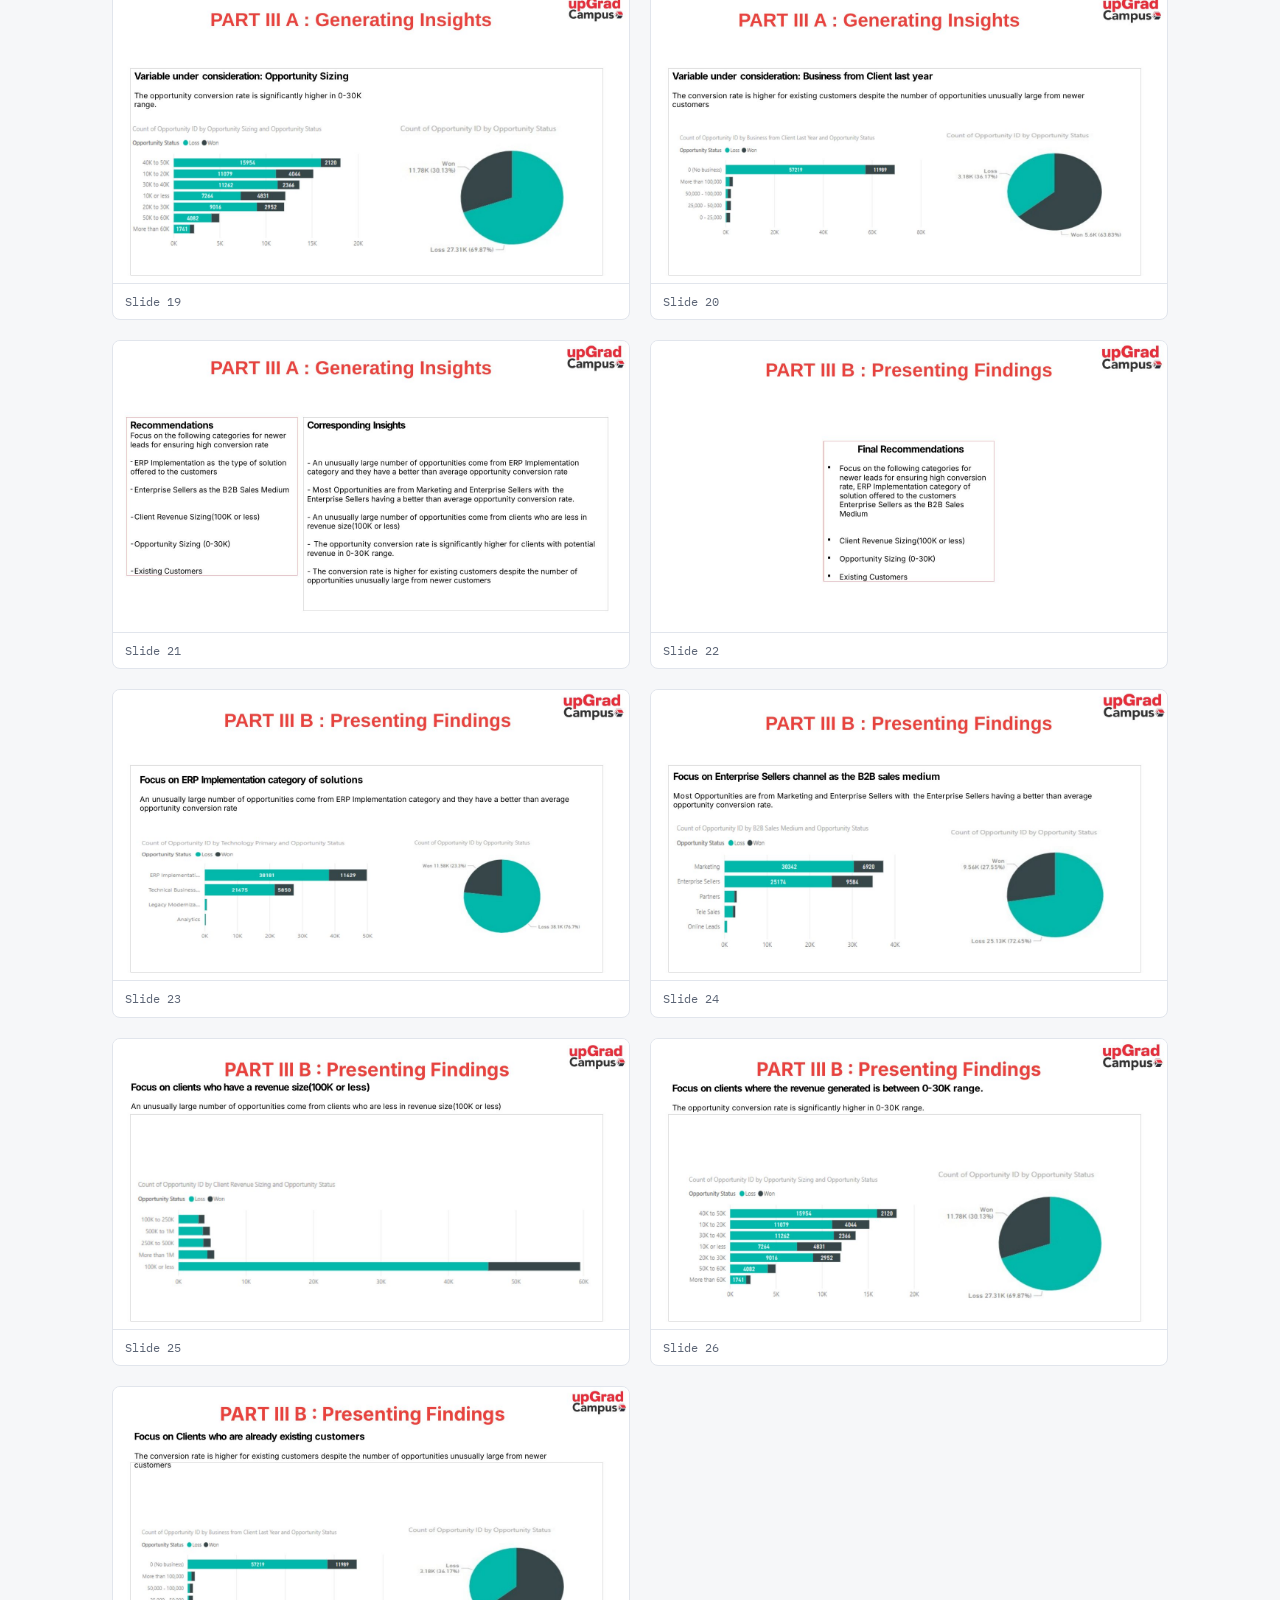
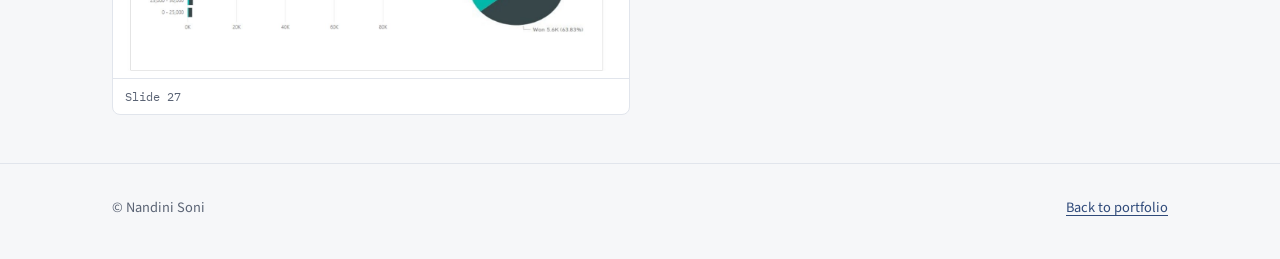
==== commit fc09c766: "Add IPL Tableau project page, methods for every project, tidy galleries" ====
--- a/projects/01-saas-sales-pipeline-conversion/index.html
+++ b/projects/01-saas-sales-pipeline-conversion/index.html
@@ -21,11 +21,12 @@
     <dt>Problem</dt><dd>TechnoServe, a tech SaaS startup, saw its sales pipeline conversion fall from <b>35% to 25%</b> in a year.</dd>
     <dt>Result</dt><dd>Focus new leads on <b>ERP Implementation</b> deals, the <b>Enterprise Sellers</b> channel, smaller clients, deals of <b>0–30K</b> and <b>existing customers</b>. These segments convert above average.</dd>
   </dl>
-  <div class="jump"><a class="btn" href="#steps">Steps</a><a class="btn" href="#deck">Presentation</a></div>
+  <div class="jump"><a class="btn" href="#steps">Steps</a><a class="btn" href="#methods">Methods</a><a class="btn" href="#deck">Presentation</a></div>
 </div></header>
 <main>
 <section id="steps"><div class="wrap"><p class="sec-id">How I did it</p><h2>Step by step</h2><ol class="steps"><li><span><b>Defined the problem.</b>Wrote down who is affected, what changed, when, where and why, then listed the questions to ask the sales team.</span></li><li><span><b>Listed every possible cause.</b>Built an issue tree using the 5C framework (Customer, Company, Competition, Collaborators, Context), giving 18 branches of hypotheses.</span></li><li><span><b>Ranked the causes.</b>Gave each hypothesis a priority from P0 (most likely) to P4.</span></li><li><span><b>Checked them against the data.</b>Compared won vs. lost opportunities by solution type, sales channel, client size, deal size and client history in Excel.</span></li><li><span><b>Turned insights into actions.</b>Picked the five segments that convert best and presented them as recommendations.</span></li></ol></div></section>
-<section id="deck"><div class="wrap"><p class="sec-id">Presentation</p><h2>The presentation</h2><ul class="inside"><li>The problem framed with who, what, when, where and how</li><li>The 5C issue tree with 18 ranked hypotheses</li><li>Charts of conversion by segment, and the final recommendations</li></ul><p class="lead">Click any slide to open it full size.</p><div class="slides"><figure><a href="img/p-01.jpg" target="_blank" rel="noopener"><img src="img/p-01.jpg" alt="The presentation, slide 1" loading="lazy"></a><figcaption>Slide 1</figcaption></figure>
+<section id="methods"><div class="wrap"><p class="sec-id">Formulas and methods</p><h2>What I used</h2><div class="mgrid"><div class="mcard"><h3>Frameworks</h3><ul><li><b>5W1H</b> (who, what, when, where, why, how) to define the problem</li><li><b>SPIN</b> questions (Situation, Problem, Implication, Need-payoff) for stakeholders</li><li><b>Issue tree</b> built on the <b>5C framework</b>: Customer, Company, Competition, Collaborators, Context</li></ul></div><div class="mcard"><h3>Analysis</h3><ul><li>Priority ranking of each hypothesis from P0 (most likely) to P4</li><li>Won vs. lost opportunities compared for each segment</li><li><code>Conversion rate = Won ÷ Total opportunities</code> per segment</li><li>Segments: solution type, B2B sales channel, client revenue size, deal size, new vs. existing client</li></ul></div></div></div></section>
+<section id="deck"><div class="wrap"><p class="sec-id">Presentation</p><h2>The presentation</h2><ul class="inside"><li>The problem framed with who, what, when, where and how</li><li>The 5C issue tree with 18 ranked hypotheses</li><li>Charts of conversion by segment, and the final recommendations</li></ul><div class="slides"><figure><a href="img/p-01.jpg" target="_blank" rel="noopener"><img src="img/p-01.jpg" alt="The presentation, slide 1" loading="lazy"></a><figcaption>Slide 1</figcaption></figure>
 <figure><a href="img/p-03.jpg" target="_blank" rel="noopener"><img src="img/p-03.jpg" alt="The presentation, slide 2" loading="lazy"></a><figcaption>Slide 2</figcaption></figure>
 <figure><a href="img/p-04.jpg" target="_blank" rel="noopener"><img src="img/p-04.jpg" alt="The presentation, slide 3" loading="lazy"></a><figcaption>Slide 3</figcaption></figure>
 <figure><a href="img/p-05.jpg" target="_blank" rel="noopener"><img src="img/p-05.jpg" alt="The presentation, slide 4" loading="lazy"></a><figcaption>Slide 4</figcaption></figure>
--- a/projects/assets/project.css
+++ b/projects/assets/project.css
@@ -174,4 +174,9 @@
 .tables h3 { font-family: var(--mono); font-size: 0.9rem; margin: 0 0 0.3rem; color: var(--accent); }
 .tables p { margin: 0 0 0.4rem; font-size: 0.925rem; }
 .tables .cols { font-family: var(--mono); font-size: 0.75rem; color: var(--muted); }
-@media (max-width: 860px) { .tables { grid-template-columns: minmax(0, 1fr); } }
+.mgrid { display: grid; grid-template-columns: repeat(2, minmax(0, 1fr)); gap: 1rem; }
+.mcard { background: var(--surface); border: 1px solid var(--line); border-radius: 8px; padding: 1rem 1.15rem; min-width: 0; }
+.mcard h3 { font-family: var(--display); font-size: 1rem; margin: 0 0 0.5rem; }
+.mcard ul { margin: 0; padding-left: 1.05rem; display: grid; gap: 0.35rem; font-size: 0.95rem; }
+.mcard code { font-family: var(--mono); font-size: 0.8rem; background: var(--accent-soft); color: var(--accent); padding: 0.05rem 0.35rem; border-radius: 4px; overflow-wrap: anywhere; }
+@media (max-width: 860px) { .tables, .mgrid { grid-template-columns: minmax(0, 1fr); } }
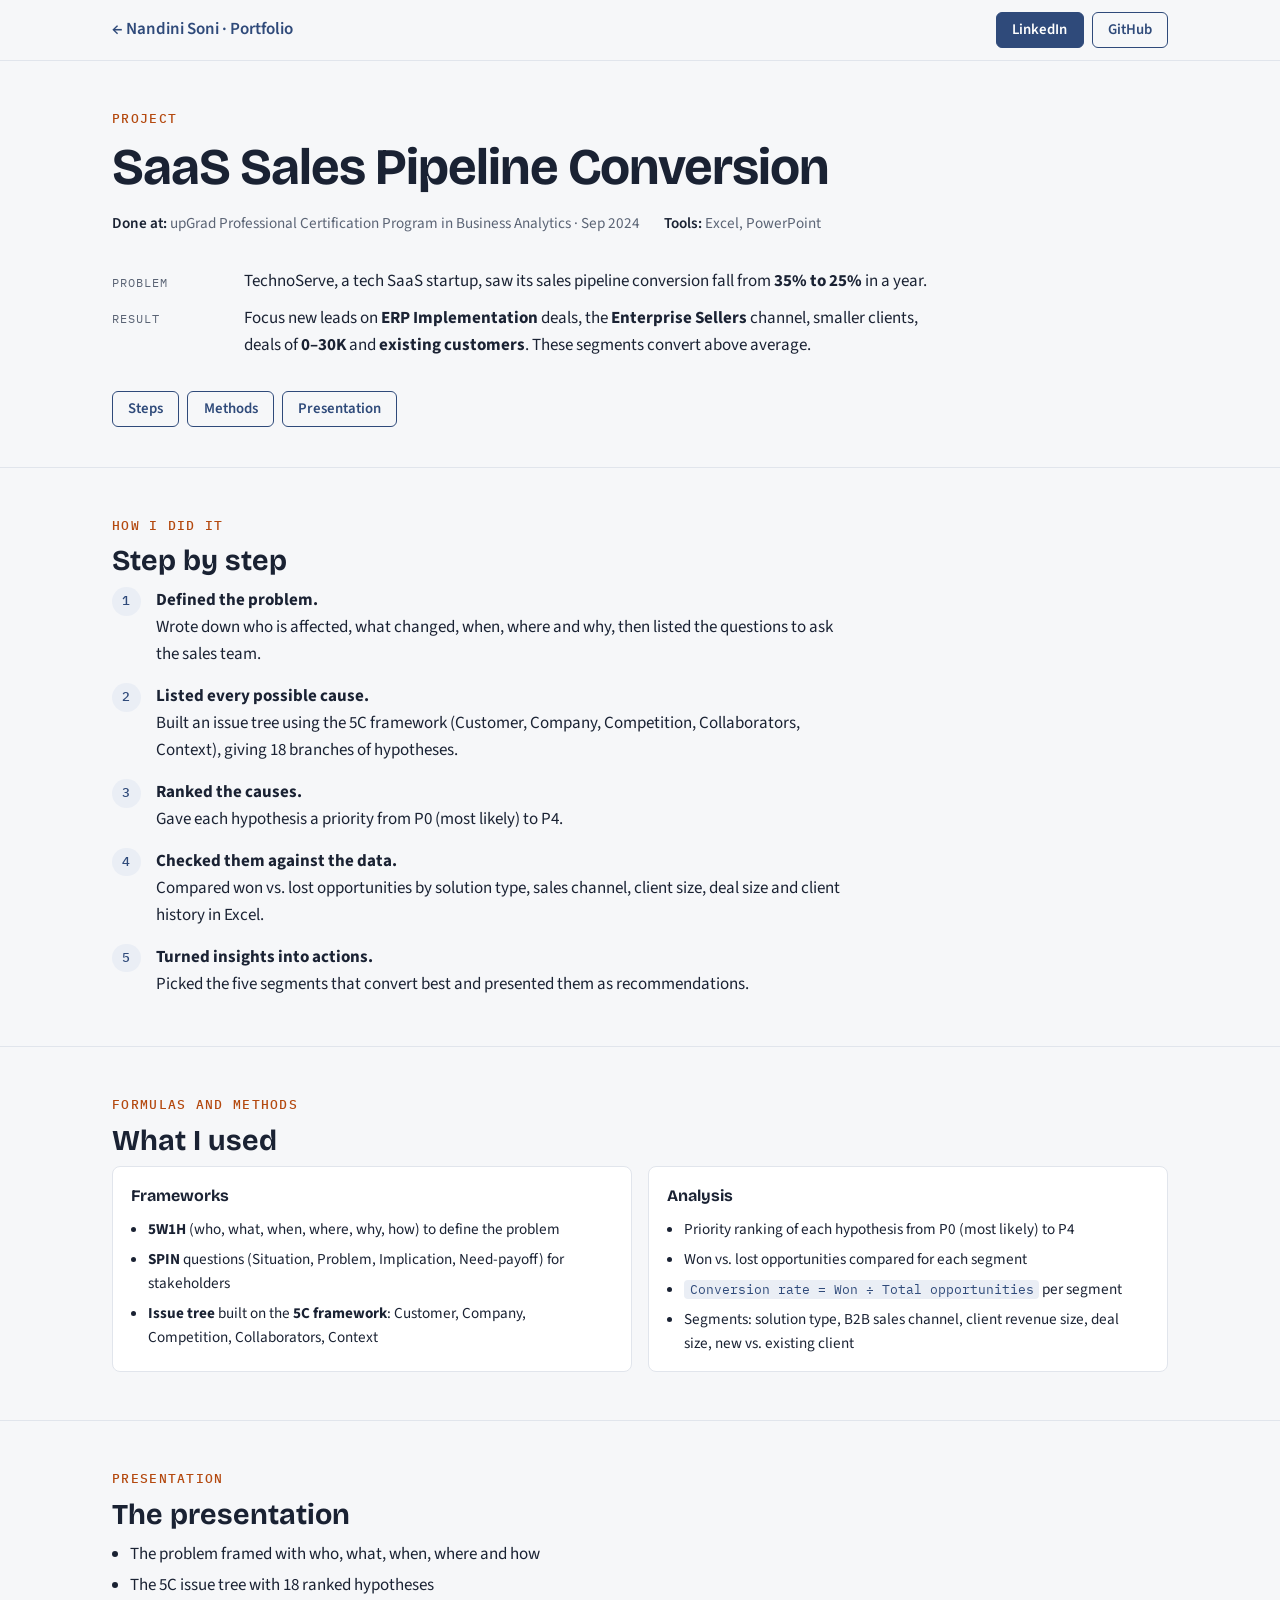
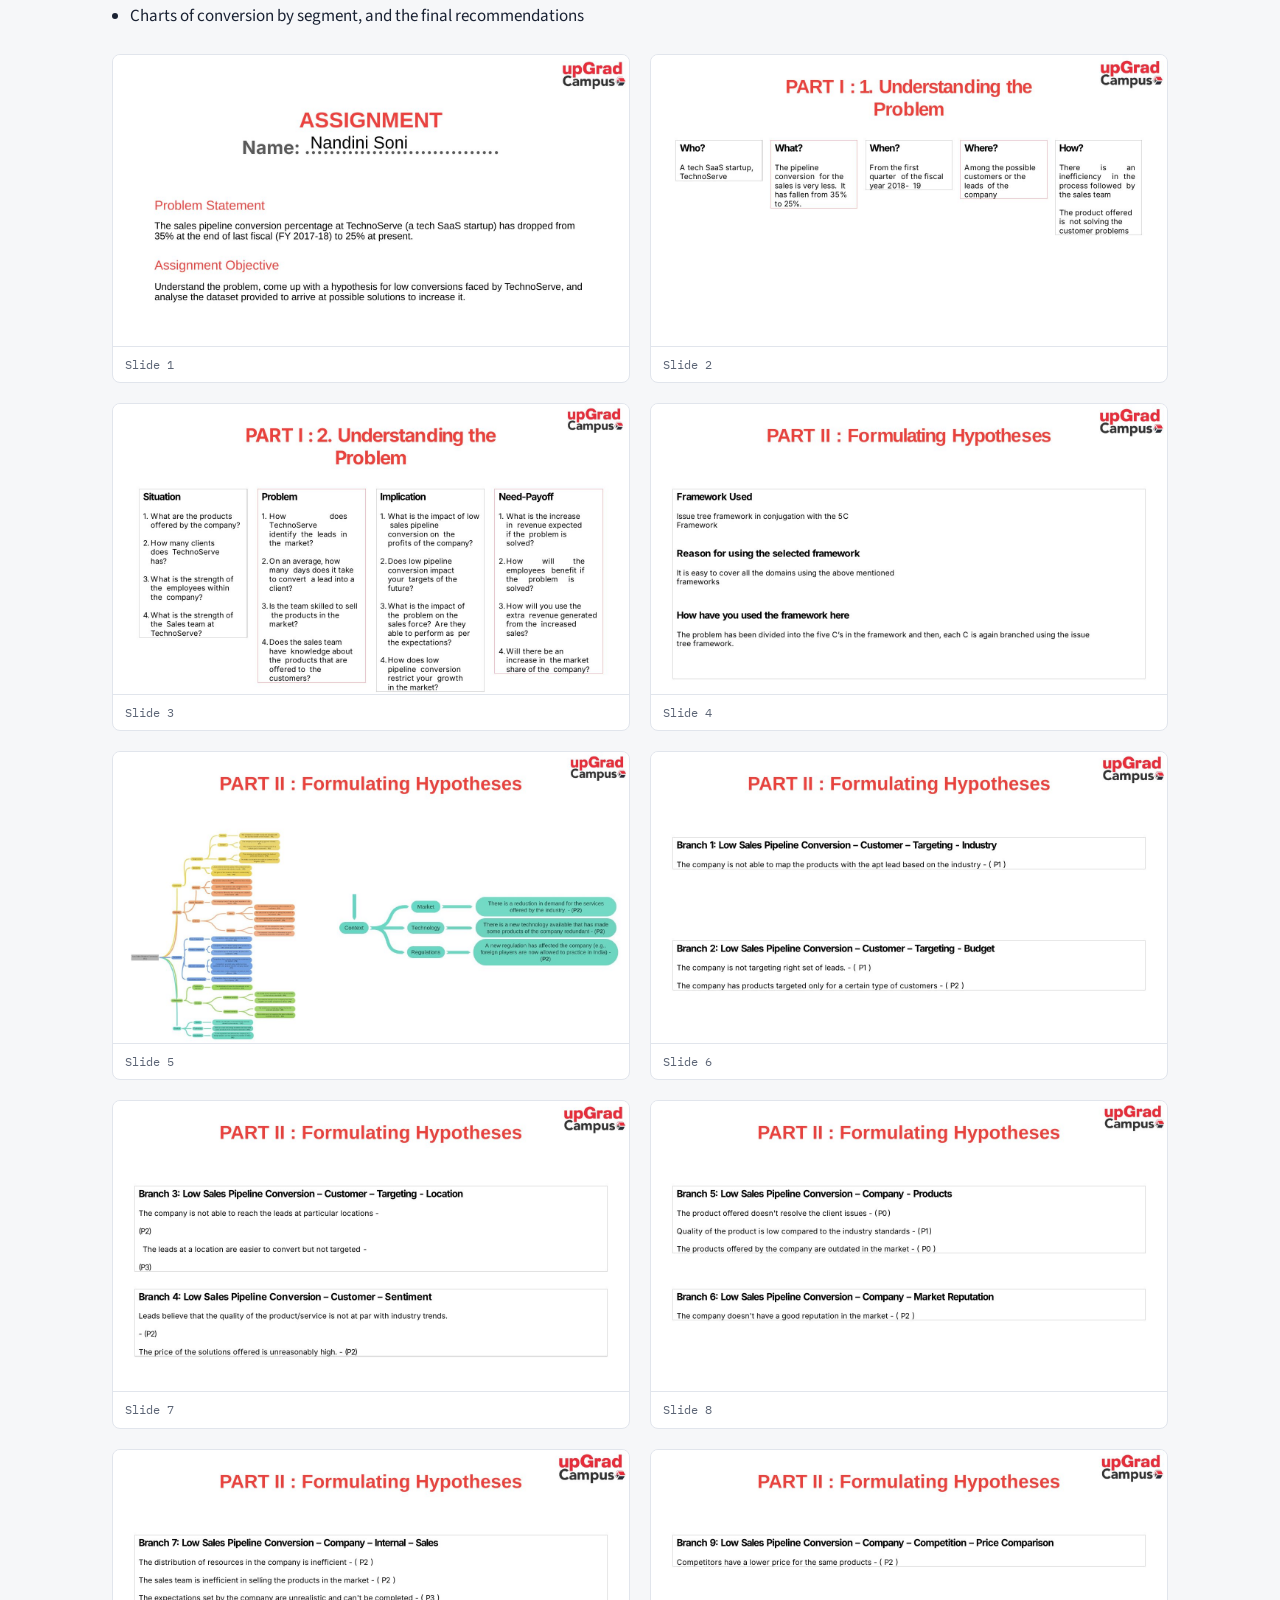
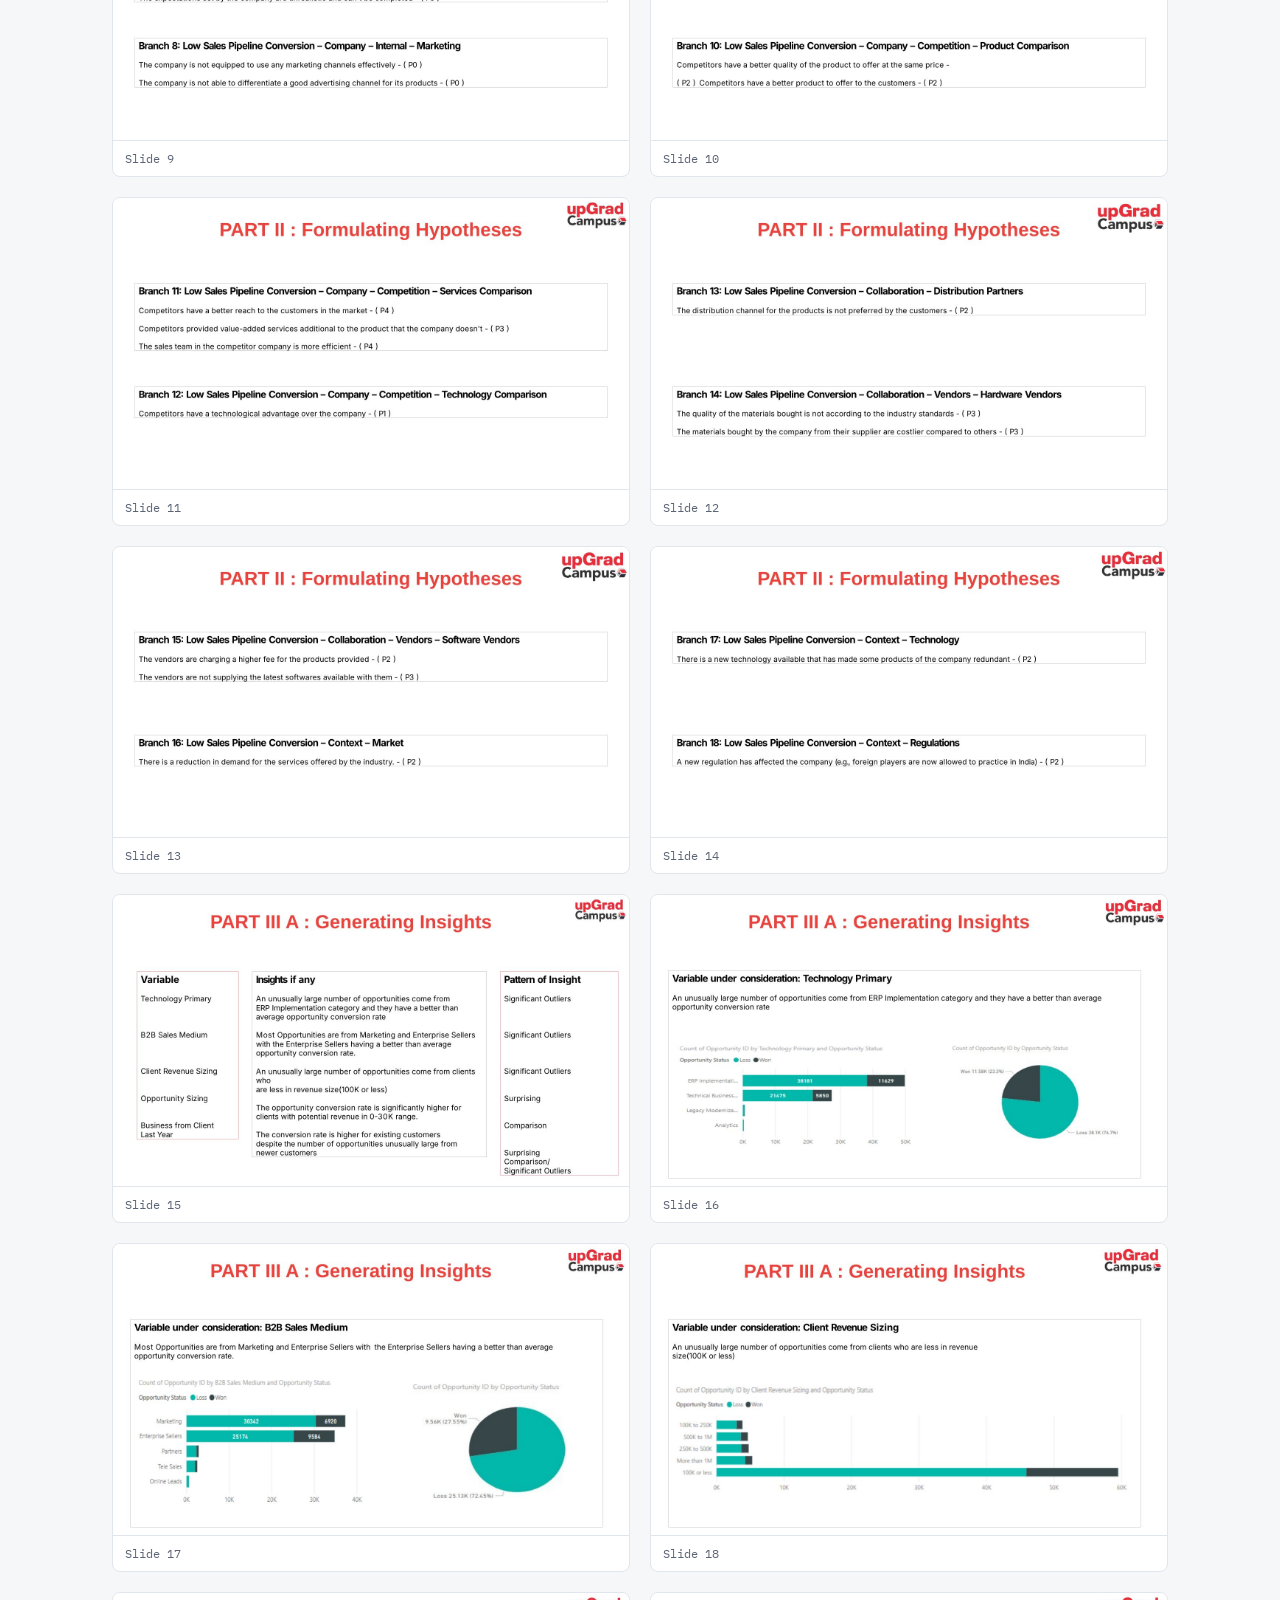
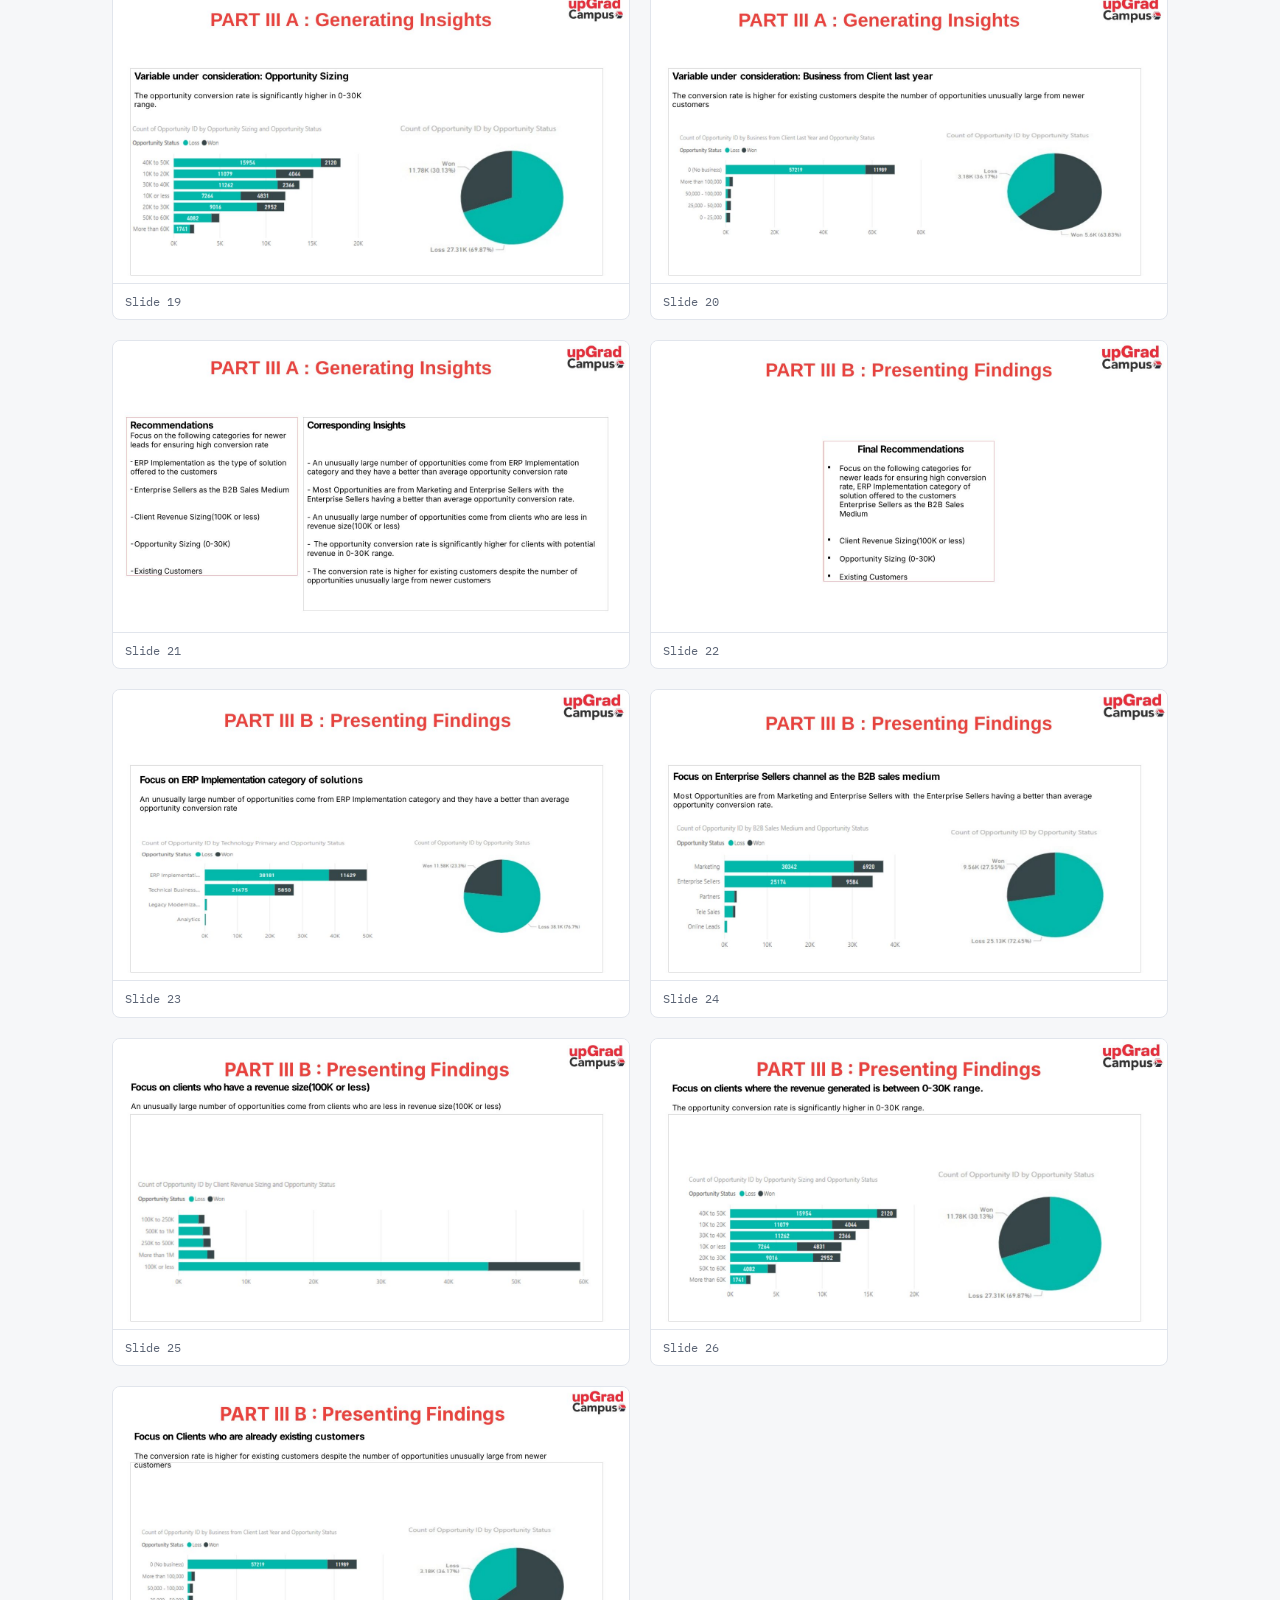
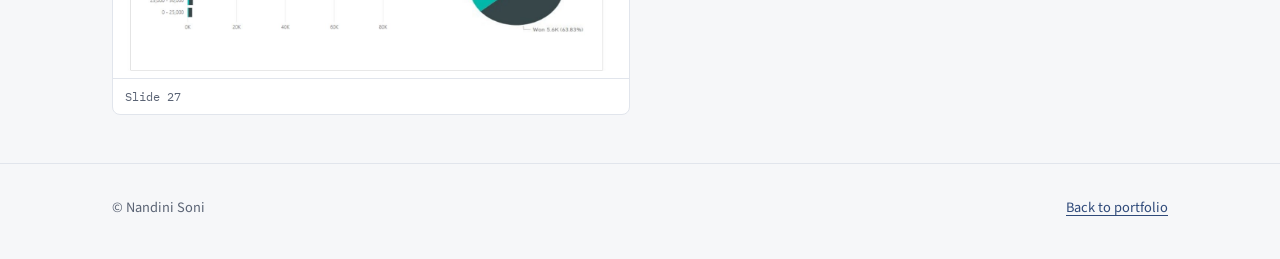
==== commit fee17941: "Use the certificate's program name for upGrad everywhere" ====
--- a/projects/01-saas-sales-pipeline-conversion/index.html
+++ b/projects/01-saas-sales-pipeline-conversion/index.html
@@ -16,7 +16,7 @@
 <header><div class="wrap">
   <p class="eyebrow">Project</p>
   <h1>SaaS Sales Pipeline Conversion</h1>
-  <p class="meta"><span><b>Done at:</b> upGrad Business Analyst Program (NSDC) · Sep 2024</span><span><b>Tools:</b> Excel, PowerPoint</span></p>
+  <p class="meta"><span><b>Done at:</b> upGrad Professional Certification Program in Business Analytics · Sep 2024</span><span><b>Tools:</b> Excel, PowerPoint</span></p>
   <dl class="summary">
     <dt>Problem</dt><dd>TechnoServe, a tech SaaS startup, saw its sales pipeline conversion fall from <b>35% to 25%</b> in a year.</dd>
     <dt>Result</dt><dd>Focus new leads on <b>ERP Implementation</b> deals, the <b>Enterprise Sellers</b> channel, smaller clients, deals of <b>0–30K</b> and <b>existing customers</b>. These segments convert above average.</dd>
